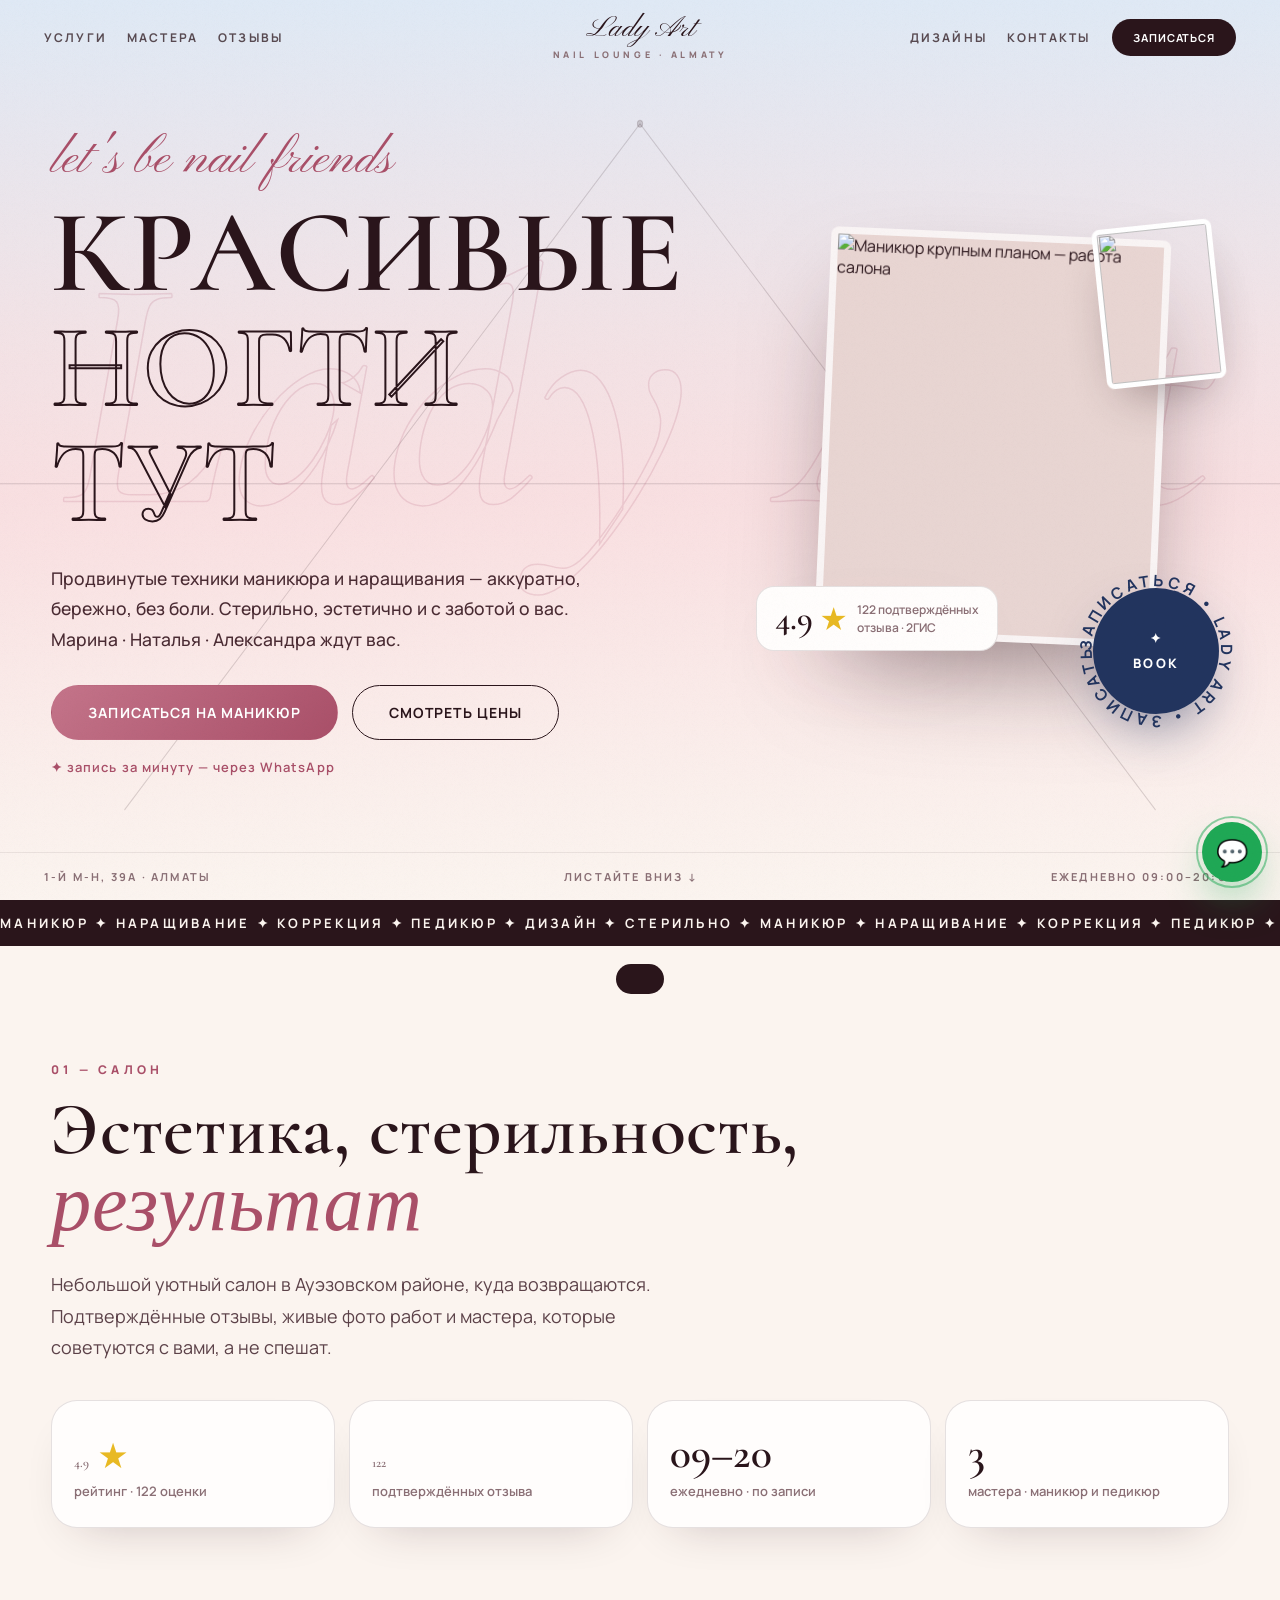
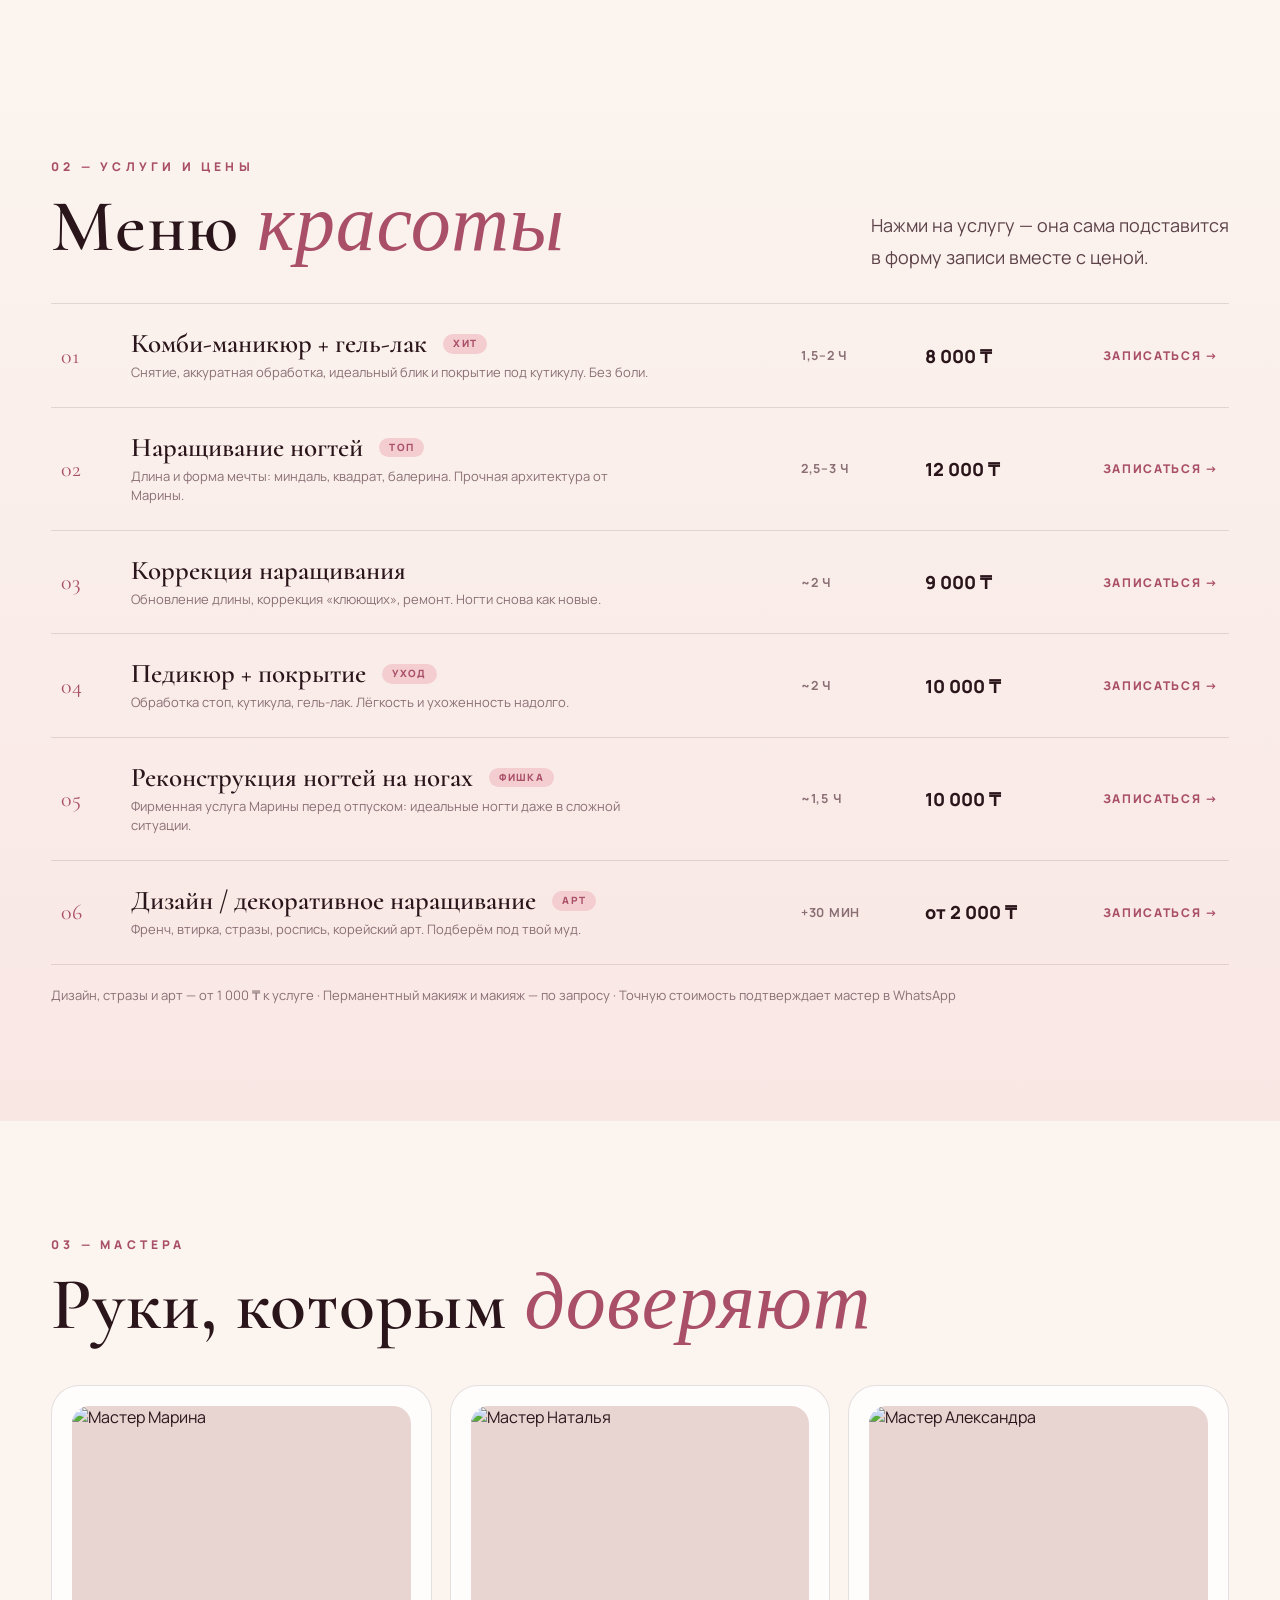
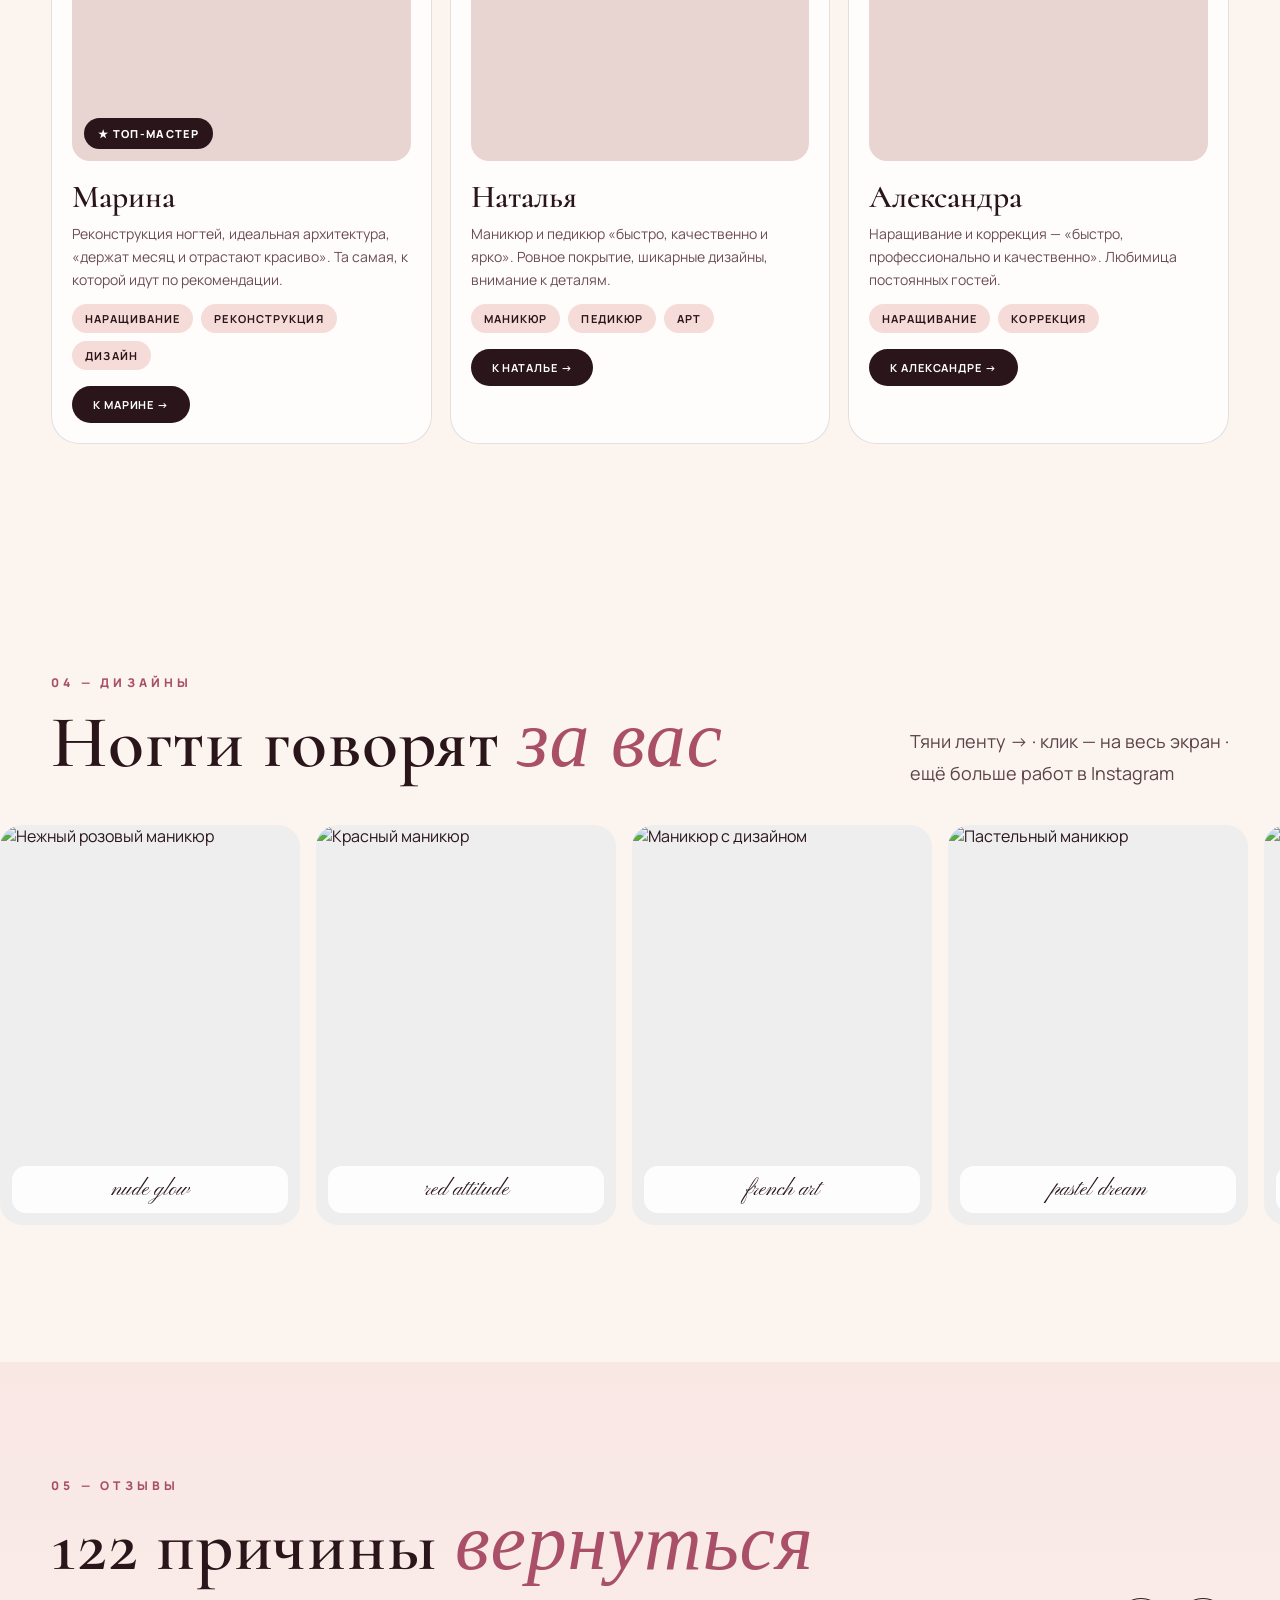
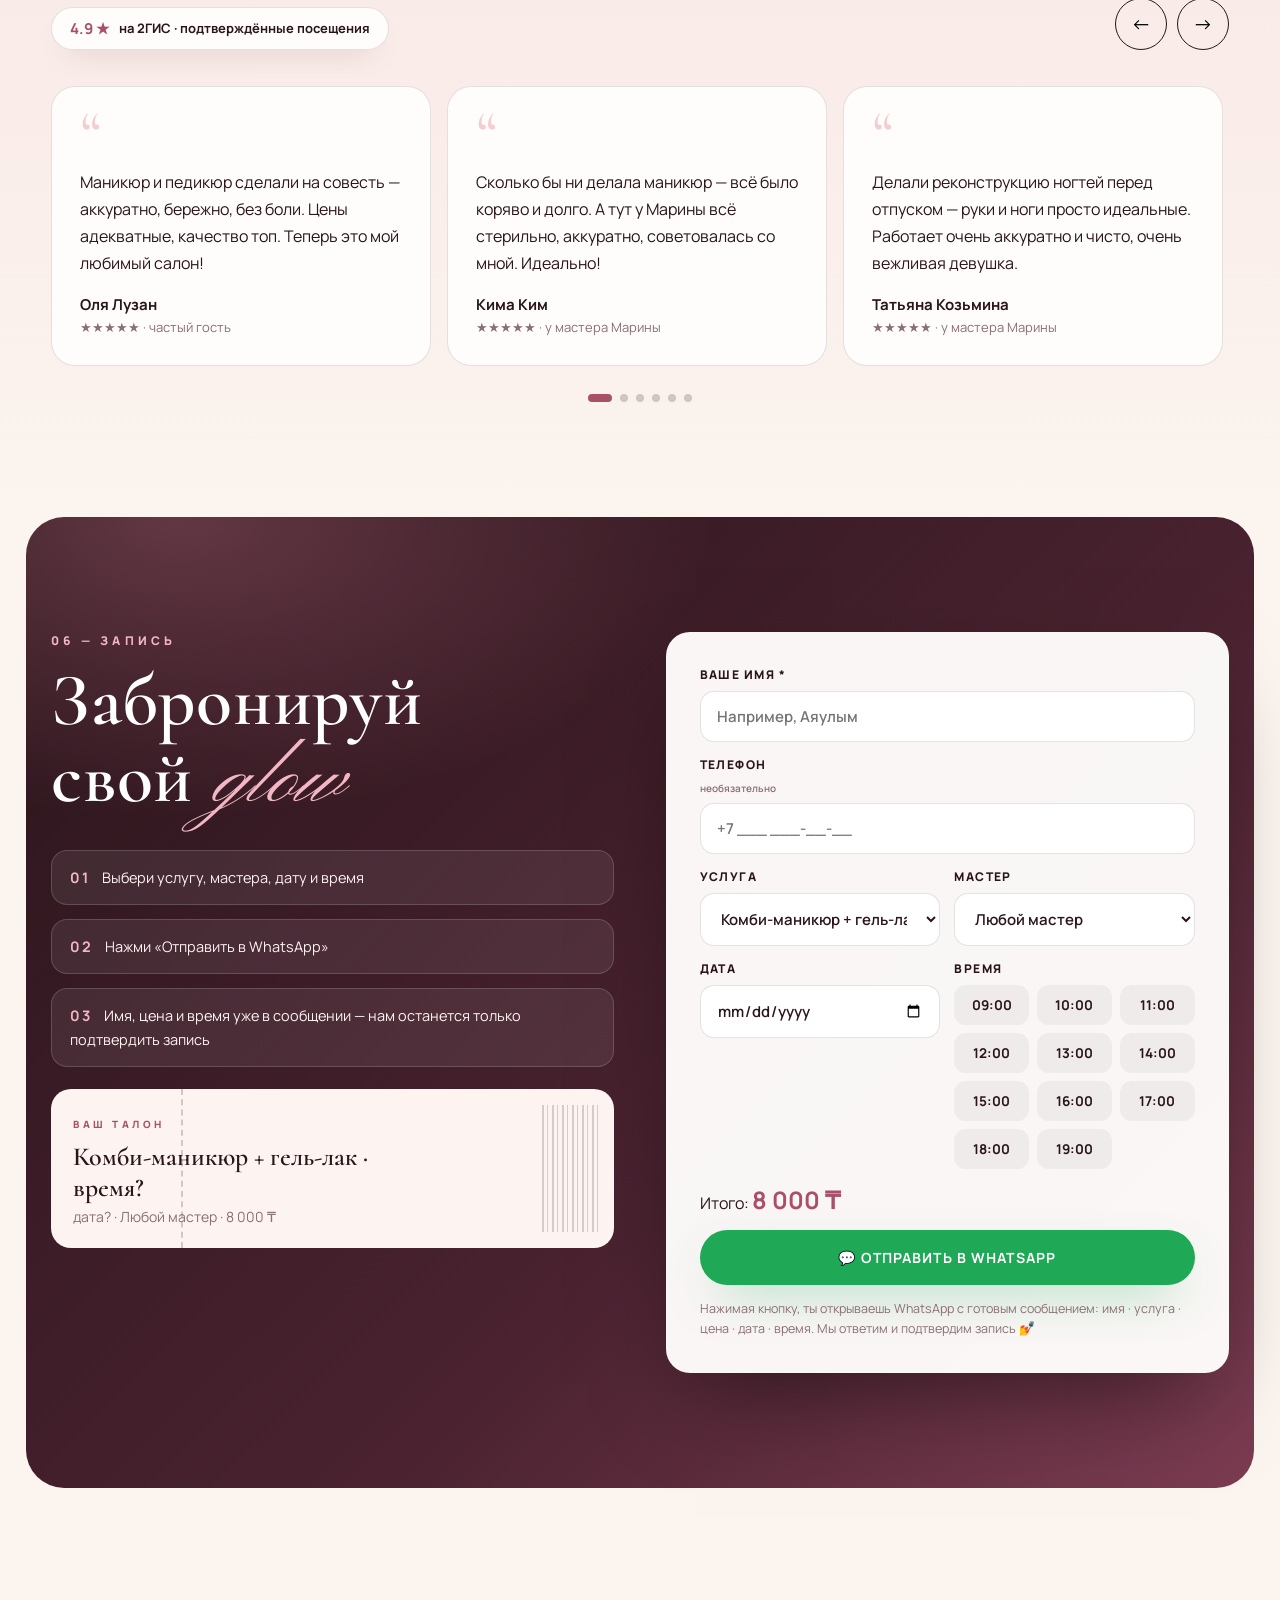
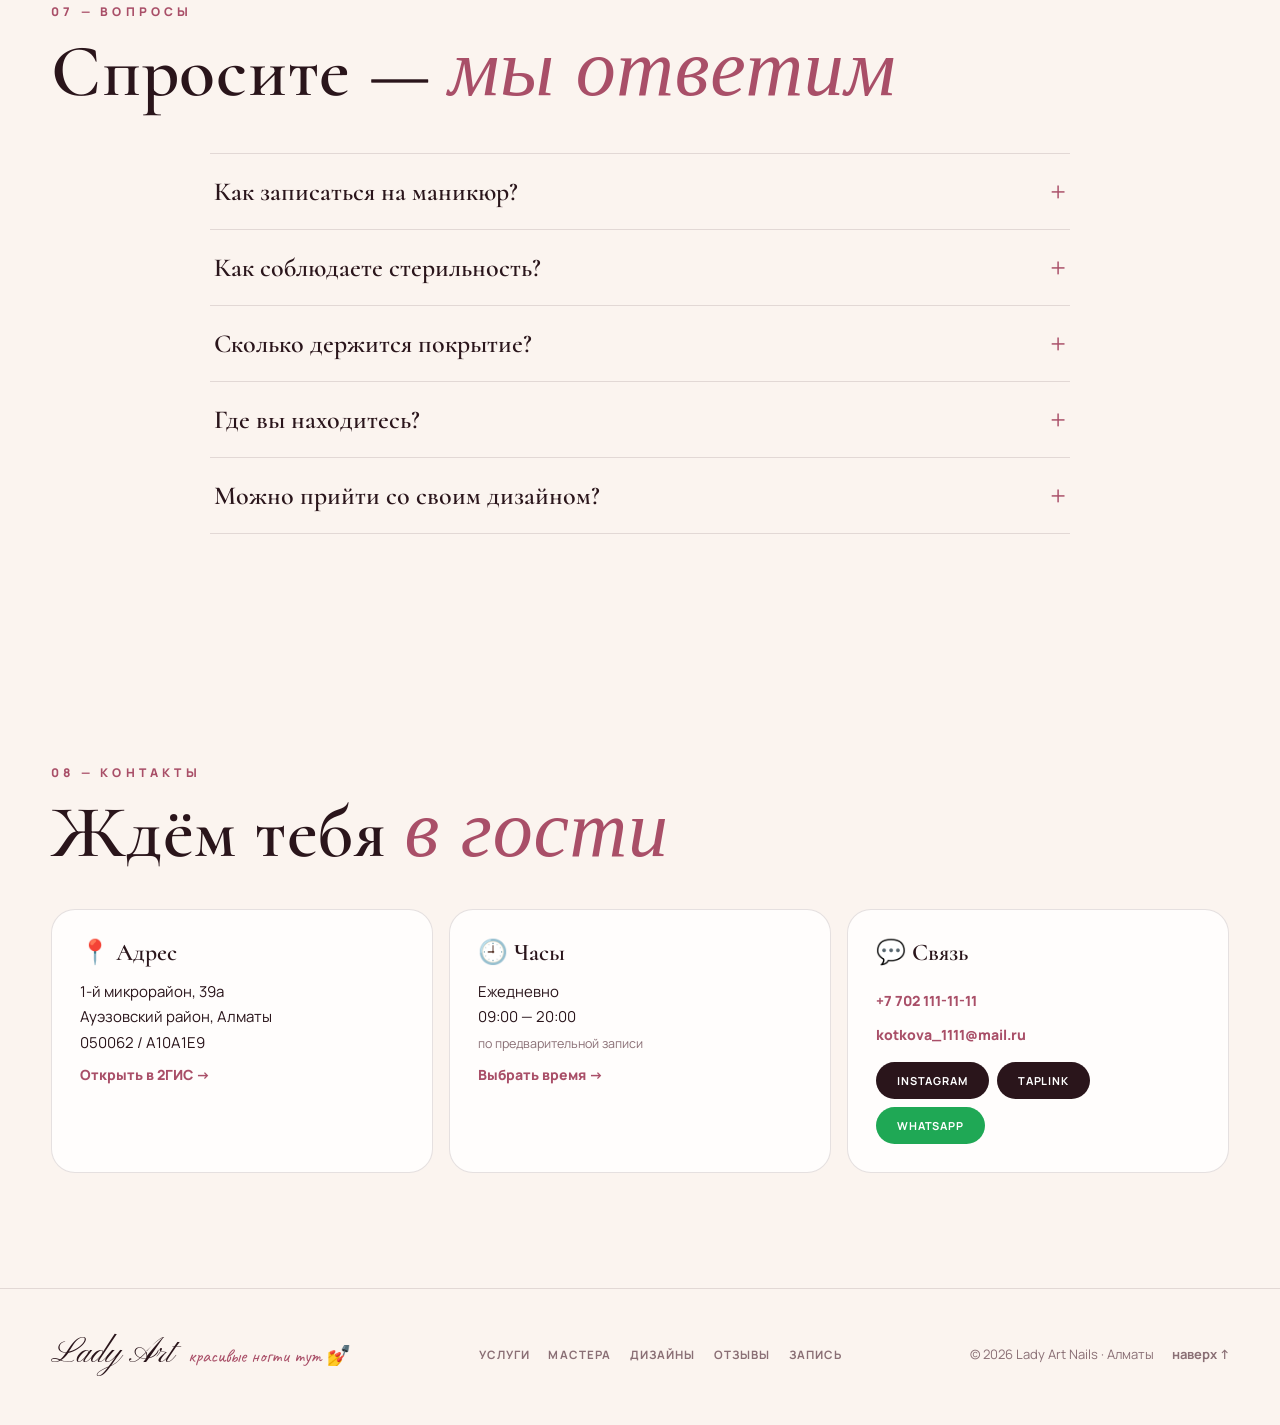
==== index.html @ 52ca81a1 "\Initial commit: nails websites (root + cozy-lab + liliya-lash-studio)"" ====
<!DOCTYPE html>
<html lang="ru">
<head>
<meta charset="UTF-8">
<meta name="viewport" content="width=device-width, initial-scale=1.0">
<title>Lady Art Nails — красивые ногти тут · салон маникюра, Алматы</title>
<meta name="description" content="Lady Art Nails — салон красоты в Алматы (Ауэзовский район, 1-й микрорайон, 39а). Маникюр, наращивание, коррекция, педикюр, дизайн. 4.9★ · 122 подтверждённых отзыва. Ежедневно 09:00–20:00, запись через WhatsApp.">
<meta property="og:title" content="Lady Art Nails — красивые ногти тут">
<meta property="og:description" content="Маникюр, наращивание и педикюр в Алматы. 4.9★ на 2ГИС · 122 отзыва. Запись через WhatsApp за минуту.">
<meta property="og:type" content="website">
<meta property="og:image" content="https://images.unsplash.com/photo-1604654894610-df63bc536371?q=80&w=1200&auto=format&fit=crop">
<meta name="theme-color" content="#fbf4ef">
<link rel="preconnect" href="https://fonts.googleapis.com">
<link rel="preconnect" href="https://fonts.gstatic.com" crossorigin>
<link href="https://fonts.googleapis.com/css2?family=Cormorant:ital,wght@0,400;0,500;0,600;0,700;1,400;1,600&family=Manrope:wght@300;400;500;600;700;800&family=Pinyon+Script&family=Caveat:wght@500;600&display=swap" rel="stylesheet">
<link rel="stylesheet" href="styles.css">
<link rel="icon" href="data:image/svg+xml,<svg xmlns='http://www.w3.org/2000/svg' viewBox='0 0 100 100'><text y='.9em' font-size='90'>💅</text></svg>">
<script>
document.documentElement.classList.add('js');
addEventListener('DOMContentLoaded',function(){
  setTimeout(function(){
    var p=document.getElementById('preloader');
    if(p&&!p.classList.contains('done')){p.classList.add('done');document.body.classList.add('ready');}
    else{document.body.classList.add('ready');}
  },3500);
});
</script>
<script type="application/ld+json">
{
  "@context": "https://schema.org",
  "@type": "BeautySalon",
  "name": "Lady Art Nails",
  "slogan": "Красивые ногти тут",
  "description": "Салон красоты в Алматы: маникюр, наращивание, коррекция, педикюр, дизайн. 4.9★ · 122 подтверждённых отзыва.",
  "image": "https://images.unsplash.com/photo-1604654894610-df63bc536371?q=80&w=1200&auto=format&fit=crop",
  "telephone": "+7 702 111-11-11",
  "email": "kotkova_1111@mail.ru",
  "priceRange": "₸₸",
  "address": { "@type": "PostalAddress", "streetAddress": "1-й микрорайон, 39а", "addressLocality": "Алматы", "addressRegion": "Ауэзовский район", "postalCode": "050062", "addressCountry": "KZ" },
  "openingHours": "Mo-Su 09:00-20:00",
  "sameAs": ["https://www.instagram.com/lady_art_nails_", "https://taplink.cc/lady_art_nails_"],
  "aggregateRating": { "@type": "AggregateRating", "ratingValue": "4.9", "reviewCount": "122" }
}
</script>
</head>
<body>

<noscript><style>.preloader{display:none}</style></noscript>

<div class="progress" aria-hidden="true"><span id="progressBar"></span></div>

<div class="preloader" id="preloader" aria-hidden="true">
  <div class="preloader__inner">
    <div class="preloader__script">Lady Art</div>
    <div class="preloader__count"><span id="loadCount">00</span><i>%</i></div>
    <div class="preloader__bar"><span id="loadBar"></span></div>
    <div class="preloader__sub">красивые ногти тут · алматы</div>
  </div>
</div>

<div class="grain" aria-hidden="true"></div>
<div class="cursor-dot" id="cursorDot" aria-hidden="true"></div>
<div class="cursor-ring" id="cursorRing" aria-hidden="true"><span></span></div>

<header class="nav" id="nav">
  <div class="nav__side">
    <button class="nav__burger" id="burger" aria-label="Меню" aria-expanded="false"><span></span><span></span></button>
    <nav class="nav__links">
      <a href="#services" class="nav__link">Услуги</a>
      <a href="#masters" class="nav__link">Мастера</a>
      <a href="#reviews" class="nav__link">Отзывы</a>
    </nav>
  </div>
  <a href="#top" class="nav__logo" aria-label="Lady Art Nails — наверх">
    <span class="nav__script">Lady Art</span>
    <span class="nav__sub">nail lounge · almaty</span>
  </a>
  <div class="nav__side nav__side--r">
    <nav class="nav__links">
      <a href="#gallery" class="nav__link">Дизайны</a>
      <a href="#contacts" class="nav__link">Контакты</a>
    </nav>
    <button class="btn btn--dark btn--sm magnetic" data-book>Записаться</button>
  </div>
</header>

<div class="mmenu" id="mmenu">
  <a href="#services">Услуги и цены</a>
  <a href="#masters">Мастера</a>
  <a href="#gallery">Дизайны</a>
  <a href="#reviews">Отзывы</a>
  <a href="#faq">Вопросы</a>
  <a href="#contacts">Контакты</a>
  <button class="btn btn--rose btn--lg" data-book>Записаться в WhatsApp</button>
  <p class="mmenu__meta">ежедневно 09:00–20:00 · 1-й м-н, 39а</p>
</div>

<main>
<!-- ══════════ HERO ══════════ -->
<section class="hero" id="top">
  <div class="hero__bg" aria-hidden="true">
    <img src="https://images.unsplash.com/photo-1604654894610-df63bc536371?q=80&w=1800&auto=format&fit=crop" alt="" fetchpriority="high">
    <div class="hero__wash"></div>
  </div>
  <div class="hero__ghost" aria-hidden="true">Lady&nbsp;Art</div>
  <svg class="hero__lines" viewBox="0 0 1440 800" preserveAspectRatio="none" aria-hidden="true">
    <line x1="0" y1="430" x2="1440" y2="430"/>
    <line x1="720" y1="110" x2="140" y2="720"/>
    <line x1="720" y1="110" x2="1300" y2="720"/>
    <circle cx="720" cy="110" r="3"/>
  </svg>

  <div class="hero__stage">
    <div class="hero__copy">
      <p class="hero__script h-fade" style="--hd:.15s">let's be nail friends</p>
      <h1 class="hero__title">
        <span class="hero__line"><span class="hero__line-in" style="--i:0">Красивые</span></span>
        <span class="hero__line"><span class="hero__line-in hero__line-in--outline" style="--i:1">ногти тут</span></span>
      </h1>
      <p class="hero__lede h-fade" style="--hd:.55s">Продвинутые техники маникюра и наращивания — аккуратно, бережно, без боли. Стерильно, эстетично и с заботой о вас. Марина · Наталья · Александра ждут вас.</p>
      <div class="hero__cta h-fade" style="--hd:.7s">
        <button class="btn btn--rose btn--lg magnetic" data-book>Записаться на маникюр</button>
        <a class="btn btn--ghost btn--lg" href="#services">Смотреть цены</a>
      </div>
      <p class="hero__hint h-fade" style="--hd:.85s">✦ запись за минуту — через WhatsApp</p>
    </div>

    <div class="hero__side h-fade" style="--hd:.4s">
      <div class="hero__inset tilt" data-parallax="-0.05" style="--rot:2.5deg">
        <img src="https://images.unsplash.com/photo-1610992015732-2449b76344bc?q=80&w=900&auto=format&fit=crop" alt="Маникюр крупным планом — работа салона">
        <span class="hero__inset-tag">nails · 2026</span>
      </div>
      <div class="hero__mini" aria-hidden="true"><img src="https://images.unsplash.com/photo-1632345031435-8727f6897d53?q=80&w=600&auto=format&fit=crop" alt=""></div>
      <div class="hero__rating"><b>4.9 <i>★</i></b><span>122 подтверждённых<br>отзыва · 2ГИС</span></div>
      <button class="hero__discover magnetic" data-book aria-label="Записаться">
        <svg viewBox="0 0 100 100" class="hero__discover-ring" aria-hidden="true">
          <defs><path id="circ" d="M50,50 m-38,0 a38,38 0 1,1 76,0 a38,38 0 1,1 -76,0"/></defs>
          <text><textPath href="#circ">записаться • lady art • записаться • lady art •</textPath></text>
        </svg>
        <span class="hero__discover-core">✦<br>BOOK</span>
      </button>
    </div>
  </div>

  <div class="hero__meta h-fade" style="--hd:.9s">
    <span>1-й м-н, 39а · Алматы</span>
    <span class="hero__scroll">листайте вниз ↓</span>
    <span>ежедневно 09:00–20:00</span>
  </div>
</section>
<!-- ══════════ MARQUEE ══════════ -->
<div class="marquee" aria-hidden="true">
  <div class="marquee__track">
    <span>маникюр ✦ наращивание ✦ коррекция ✦ педикюр ✦ дизайн ✦ стерильно ✦&nbsp;</span>
    <span>маникюр ✦ наращивание ✦ коррекция ✦ педикюр ✦ дизайн ✦ стерильно ✦&nbsp;</span>
  </div>
</div>

<!-- ══════════ ETHOS / STATS ══════════ -->
<section class="section ethos">
  <div class="wrap">
    <p class="kicker reveal">01 — салон</p>
    <h2 class="h2 reveal">Эстетика, стерильность,<br><em>результат</em></h2>
    <p class="lede reveal" style="--d:.08s">Небольшой уютный салон в Ауэзовском районе, куда возвращаются. Подтверждённые отзывы, живые фото работ и мастера, которые советуются с вами, а не спешат.</p>
    <div class="stats">
      <div class="stat reveal"><b><span class="count" data-count="4.9" data-dec="1">0</span> <i>★</i></b><span>рейтинг · 122 оценки</span></div>
      <div class="stat reveal" style="--d:.06s"><b><span class="count" data-count="122">0</span></b><span>подтверждённых отзыва</span></div>
      <div class="stat reveal" style="--d:.12s"><b>09–20</b><span>ежедневно · по записи</span></div>
      <div class="stat reveal" style="--d:.18s"><b>3</b><span>мастера · маникюр и педикюр</span></div>
    </div>
  </div>
</section>

<!-- ══════════ SERVICES ══════════ -->
<section class="section services" id="services">
  <div class="wrap">
    <p class="kicker reveal">02 — услуги и цены</p>
    <div class="sec-head">
      <h2 class="h2 reveal">Меню <em>красоты</em></h2>
      <p class="lede reveal" style="--d:.08s">Нажми на услугу — она сама подставится<br>в форму записи вместе с ценой.</p>
    </div>
    <div class="plist" id="plist"></div>
    <p class="fine reveal">Дизайн, стразы и арт — от 1 000 ₸ к услуге · Перманентный макияж и макияж — по запросу · Точную стоимость подтверждает мастер в WhatsApp</p>
  </div>
  <div class="plist-img" id="plistImg" aria-hidden="true"><img src="" alt=""></div>
</section>
<!-- ══════════ MASTERS ══════════ -->
<section class="section masters" id="masters">
  <div class="wrap">
    <p class="kicker reveal">03 — мастера</p>
    <h2 class="h2 reveal">Руки, которым <em>доверяют</em></h2>
    <div class="masters__grid">
      <article class="master reveal">
        <div class="master__photo"><img src="https://images.unsplash.com/photo-1580489944761-15a19d654956?q=80&w=700&auto=format&fit=crop" alt="Мастер Марина" loading="lazy"><span class="master__badge">★ топ-мастер</span></div>
        <h3>Марина</h3>
        <p>Реконструкция ногтей, идеальная архитектура, «держат месяц и отрастают красиво». Та самая, к которой идут по рекомендации.</p>
        <div class="master__tags"><span>наращивание</span><span>реконструкция</span><span>дизайн</span></div>
        <button class="btn btn--dark btn--sm" data-book data-master="Марина">К Марине →</button>
      </article>
      <article class="master reveal" style="--d:.08s">
        <div class="master__photo"><img src="https://images.unsplash.com/photo-1594744803329-e58b31de8bf5?q=80&w=700&auto=format&fit=crop" alt="Мастер Наталья" loading="lazy"></div>
        <h3>Наталья</h3>
        <p>Маникюр и педикюр «быстро, качественно и ярко». Ровное покрытие, шикарные дизайны, внимание к деталям.</p>
        <div class="master__tags"><span>маникюр</span><span>педикюр</span><span>арт</span></div>
        <button class="btn btn--dark btn--sm" data-book data-master="Наталья">К Наталье →</button>
      </article>
      <article class="master reveal" style="--d:.16s">
        <div class="master__photo"><img src="https://images.unsplash.com/photo-1531746020798-e6953c6e8e04?q=80&w=700&auto=format&fit=crop" alt="Мастер Александра" loading="lazy"></div>
        <h3>Александра</h3>
        <p>Наращивание и коррекция — «быстро, профессионально и качественно». Любимица постоянных гостей.</p>
        <div class="master__tags"><span>наращивание</span><span>коррекция</span></div>
        <button class="btn btn--dark btn--sm" data-book data-master="Александра">К Александре →</button>
      </article>
    </div>
  </div>
</section>

<!-- ══════════ GALLERY ══════════ -->
<section class="section gallery" id="gallery">
  <div class="wrap">
    <p class="kicker reveal">04 — дизайны</p>
    <div class="sec-head">
      <h2 class="h2 reveal">Ногти говорят <em>за вас</em></h2>
      <p class="lede reveal" style="--d:.08s">Тяни ленту → · клик — на весь экран ·<br>ещё больше работ в Instagram</p>
    </div>
  </div>
  <div class="strip" id="strip">
    <figure class="shot"><img src="https://images.unsplash.com/photo-1604654894610-df63bc536371?q=80&w=700&auto=format&fit=crop" alt="Нежный розовый маникюр" loading="lazy"><figcaption>nude glow</figcaption></figure>
    <figure class="shot"><img src="https://images.unsplash.com/photo-1632345031435-8727f6897d53?q=80&w=700&auto=format&fit=crop" alt="Красный маникюр" loading="lazy"><figcaption>red attitude</figcaption></figure>
    <figure class="shot"><img src="https://images.unsplash.com/photo-1610992015732-2449b76344bc?q=80&w=700&auto=format&fit=crop" alt="Маникюр с дизайном" loading="lazy"><figcaption>french art</figcaption></figure>
    <figure class="shot"><img src="https://images.unsplash.com/photo-1519019121902-f27deb4146ae?q=80&w=700&auto=format&fit=crop" alt="Пастельный маникюр" loading="lazy"><figcaption>pastel dream</figcaption></figure>
    <figure class="shot"><img src="https://images.unsplash.com/photo-1607779097040-26e80aa78e66?q=80&w=700&auto=format&fit=crop" alt="Процесс маникюра" loading="lazy"><figcaption>in process</figcaption></figure>
    <figure class="shot"><img src="https://images.unsplash.com/photo-1522337660859-02fbefca4702?q=80&w=700&auto=format&fit=crop" alt="Салон красоты" loading="lazy"><figcaption>salon mood</figcaption></figure>
  </div>
</section>
<!-- ══════════ REVIEWS ══════════ -->
<section class="section reviews" id="reviews">
  <div class="wrap">
    <p class="kicker reveal">05 — отзывы</p>
    <div class="sec-head">
      <div>
        <h2 class="h2 reveal">122 причины <em>вернуться</em></h2>
        <p class="rev-badge reveal" style="--d:.06s"><b>4.9 ★</b> на 2ГИС · подтверждённые посещения</p>
      </div>
      <div class="rev-nav">
        <button id="revPrev" aria-label="Назад">←</button>
        <button id="revNext" aria-label="Вперёд">→</button>
      </div>
    </div>
    <div class="rev-track" id="revTrack">
      <blockquote class="rev"><p>Маникюр и педикюр сделали на совесть — аккуратно, бережно, без боли. Цены адекватные, качество топ. Теперь это мой любимый салон!</p><footer><b>Оля Лузан</b><span>★★★★★ · частый гость</span></footer></blockquote>
      <blockquote class="rev"><p>Сколько бы ни делала маникюр — всё было коряво и долго. А тут у Марины всё стерильно, аккуратно, советовалась со мной. Идеально!</p><footer><b>Кима Ким</b><span>★★★★★ · у мастера Марины</span></footer></blockquote>
      <blockquote class="rev"><p>Делали реконструкцию ногтей перед отпуском — руки и ноги просто идеальные. Работает очень аккуратно и чисто, очень вежливая девушка.</p><footer><b>Татьяна Козьмина</b><span>★★★★★ · у мастера Марины</span></footer></blockquote>
      <blockquote class="rev"><p>Делала маникюр у Натальи — я в полном восторге! Цвета яркие, покрытие ровное, форма идеальная. Настоящий профессионал.</p><footer><b>Luvv 🤍</b><span>★★★★★ · у мастера Натальи</span></footer></blockquote>
      <blockquote class="rev"><p>Посещаю постоянно — наращивание и коррекция. Быстро, профессионально и качественно. Спасибо мастеру Александре!</p><footer><b>Sveta</b><span>★★★★★ · у мастера Александры</span></footer></blockquote>
      <blockquote class="rev"><p>Пишу спустя месяц — ногти держатся отлично и отрастают даже красиво. Ровненько, я довольна!</p><footer><b>Мария</b><span>★★★★★ · у мастера Марины</span></footer></blockquote>
    </div>
    <div class="rev-dots" id="revDots" aria-hidden="true"></div>
  </div>
</section>

<!-- ══════════ BOOKING ══════════ -->
<section class="section booking" id="booking">
  <div class="wrap booking__grid">
    <div>
      <p class="kicker reveal">06 — запись</p>
      <h2 class="h2 reveal">Забронируй<br>свой <em>glow</em></h2>
      <ol class="steps">
        <li class="reveal"><b>01</b> Выбери услугу, мастера, дату и время</li>
        <li class="reveal" style="--d:.07s"><b>02</b> Нажми «Отправить в WhatsApp»</li>
        <li class="reveal" style="--d:.14s"><b>03</b> Имя, цена и время уже в сообщении — нам останется только подтвердить запись</li>
      </ol>
      <div class="ticket reveal" id="ticket" style="--d:.2s">
        <span class="ticket__label">ваш талон</span>
        <p class="ticket__main" id="ticketMain">Выбери услугу ↓</p>
        <p class="ticket__sub" id="ticketSub">цена появится автоматически</p>
      </div>
    </div>
    <form class="form reveal" id="bookForm" novalidate>
      <label>Ваше имя *
        <input type="text" id="fName" placeholder="Например, Аяулым" autocomplete="name" required>
      </label>
      <label>Телефон <small>необязательно</small>
        <input type="tel" id="fPhone" placeholder="+7 ___ ___-__-__" autocomplete="tel">
      </label>
      <div class="form__row">
        <label>Услуга
          <select id="fService" required></select>
        </label>
        <label>Мастер
          <select id="fMaster"></select>
        </label>
      </div>
      <div class="form__row">
        <label>Дата
          <input type="date" id="fDate" required>
        </label>
        <div class="form__label">Время
          <div class="slots" id="slots"></div>
        </div>
      </div>
      <p class="form__price">Итого: <b id="priceOut">—</b></p>
      <button type="submit" class="btn btn--wa btn--lg" id="waBtn">💬 Отправить в WhatsApp</button>
      <p class="form__hint">Нажимая кнопку, ты открываешь WhatsApp с готовым сообщением: имя · услуга · цена · дата · время. Мы ответим и подтвердим запись 💅</p>
    </form>
  </div>
</section>
<!-- ══════════ FAQ ══════════ -->
<section class="section faq" id="faq">
  <div class="wrap">
    <p class="kicker reveal">07 — вопросы</p>
    <h2 class="h2 reveal">Спросите — <em>мы ответим</em></h2>
    <div class="faq__list">
      <details class="qa reveal">
        <summary>Как записаться на маникюр?<i>+</i></summary>
        <div class="qa__a"><p>Выбери услугу и время в форме выше — откроется WhatsApp с готовым сообщением. Или просто позвоните: подтвердим время и подберём мастера.</p></div>
      </details>
      <details class="qa reveal" style="--d:.05s">
        <summary>Как соблюдаете стерильность?<i>+</i></summary>
        <div class="qa__a"><p>Инструменты проходят полный цикл стерилизации и вскрываются из крафт-пакета прямо при тебе. Пилочки и полировщики — индивидуальные.</p></div>
      </details>
      <details class="qa reveal" style="--d:.1s">
        <summary>Сколько держится покрытие?<i>+</i></summary>
        <div class="qa__a"><p>Гель-лак носится 3–4 недели, наращивание — до полного отрастания с коррекцией. Наши гостьи пишут спустя месяц: «держатся отлично и отрастают красиво».</p></div>
      </details>
      <details class="qa reveal" style="--d:.15s">
        <summary>Где вы находитесь?<i>+</i></summary>
        <div class="qa__a"><p>Алматы, Ауэзовский район, 1-й микрорайон, 39а. Ежедневно с 09:00 до 20:00, по предварительной записи.</p></div>
      </details>
      <details class="qa reveal" style="--d:.2s">
        <summary>Можно прийти со своим дизайном?<i>+</i></summary>
        <div class="qa__a"><p>Конечно! Покажи референс в WhatsApp или принеси фото — подберём цвета и декор, посчитаем стоимость заранее.</p></div>
      </details>
    </div>
  </div>
</section>

<!-- ══════════ CONTACTS ══════════ -->
<section class="section contacts" id="contacts">
  <div class="wrap">
    <p class="kicker reveal">08 — контакты</p>
    <h2 class="h2 reveal">Ждём тебя <em>в гости</em></h2>
    <div class="contacts__grid">
      <div class="c-card reveal">
        <h3>📍 Адрес</h3>
        <p>1-й микрорайон, 39а<br>Ауэзовский район, Алматы<br>050062 / A10A1E9</p>
        <a class="link" href="https://2gis.kz/almaty/geo/943603208703008" target="_blank" rel="noopener">Открыть в 2ГИС →</a>
      </div>
      <div class="c-card reveal" style="--d:.08s">
        <h3>🕘 Часы</h3>
        <p>Ежедневно<br>09:00 — 20:00<br><small>по предварительной записи</small></p>
        <button class="link" data-book>Выбрать время →</button>
      </div>
      <div class="c-card reveal" style="--d:.16s">
        <h3>💬 Связь</h3>
        <!-- ⚠️ ЗАМЕНИТЕ на реальный номер салона -->
        <p><a class="link" href="tel:+77021111111">+7 702 111-11-11</a><br><a class="link" href="mailto:kotkova_1111@mail.ru">kotkova_1111@mail.ru</a></p>
        <div class="socials">
          <a class="btn btn--dark btn--sm" href="https://www.instagram.com/lady_art_nails_" target="_blank" rel="noopener">Instagram</a>
          <a class="btn btn--dark btn--sm" href="https://taplink.cc/lady_art_nails_" target="_blank" rel="noopener">Taplink</a>
          <button class="btn btn--wa btn--sm" data-book>WhatsApp</button>
        </div>
      </div>
    </div>
  </div>
</section>

</main>

<footer class="footer">
  <div class="wrap footer__in">
    <div class="footer__brand">
      <span class="nav__script">Lady Art</span>
      <span class="footer__tag">красивые ногти тут 💅</span>
    </div>
    <nav class="footer__nav">
      <a href="#services">Услуги</a>
      <a href="#masters">Мастера</a>
      <a href="#gallery">Дизайны</a>
      <a href="#reviews">Отзывы</a>
      <a href="#booking">Запись</a>
    </nav>
    <div class="footer__meta">
      <span>© 2026 Lady Art Nails · Алматы</span>
      <a href="#top">наверх ↑</a>
    </div>
  </div>
</footer>

<button class="wa-float magnetic" data-book aria-label="Записаться в WhatsApp">💬</button>
<div class="toast" id="toast" role="status" aria-live="polite"></div>

<div class="lightbox" id="lightbox" aria-hidden="true" role="dialog" aria-label="Просмотр фото">
  <button class="lb__close" id="lbClose" aria-label="Закрыть">×</button>
  <button class="lb__nav lb__prev" id="lbPrev" aria-label="Предыдущее фото">←</button>
  <figure><img id="lbImg" src="" alt=""><figcaption id="lbCap"></figcaption></figure>
  <button class="lb__nav lb__next" id="lbNext" aria-label="Следующее фото">→</button>
</div>

<script src="app.js"></script>
</body>
</html>
---- styles.css ----
/* ══════════════════════════════════════════════════════════
   LADY ART NAILS · award edition — paper · blush · rose · ink
   ══════════════════════════════════════════════════════════ */
:root{
  --paper:#fbf4ef;
  --paper-2:#f7e9e6;
  --blush:#f6dcd8;
  --blush-2:#f3cdd0;
  --card:#fffdfc;
  --ink:#2a151b;
  --ink-2:#4a2b33;
  --muted:#8a6f75;
  --rose:#c4748a;
  --rose-deep:#a94f68;
  --navy:#22345e;
  --wa:#1fa855;
  --line:rgba(42,21,27,.12);
  --shadow:0 30px 80px -30px rgba(169,79,104,.45);
  --r:26px;
  --ease:cubic-bezier(.22,1,.36,1);
  --ease-io:cubic-bezier(.76,0,.24,1);
  --fd:'Cormorant',serif;
  --fb:'Manrope',sans-serif;
  --fs:'Pinyon Script',cursive;
  --fh:'Caveat',cursive;
}
*{margin:0;padding:0;box-sizing:border-box}
html{scroll-behavior:smooth;scroll-padding-top:92px}
body{font-family:var(--fb);background:var(--paper);color:var(--ink);overflow-x:hidden;-webkit-font-smoothing:antialiased}
img{display:block;max-width:100%}
a{color:inherit}
button{font-family:inherit}
::selection{background:var(--rose-deep);color:#fff}
:focus-visible{outline:2px solid var(--rose-deep);outline-offset:3px;border-radius:4px}

.wrap{width:min(1200px,92vw);margin:0 auto}
.section{padding:clamp(70px,9vw,130px) 0;position:relative}

.kicker{font-size:12px;font-weight:800;letter-spacing:.35em;text-transform:uppercase;color:var(--rose-deep);margin-bottom:14px}
.h2{font-family:var(--fd);font-weight:600;font-size:clamp(38px,6vw,74px);line-height:1.04;letter-spacing:.01em}
.h2 em{font-family:var(--fs);font-weight:400;font-size:1.08em;color:var(--rose-deep)}
.lede{margin-top:16px;color:#5c4249;line-height:1.75;font-size:clamp(15px,1.7vw,18px);max-width:640px}
.fine{margin-top:20px;color:var(--muted);font-size:13px;line-height:1.6}
.sec-head{display:flex;align-items:flex-end;justify-content:space-between;gap:20px;flex-wrap:wrap;margin-bottom:30px}

.link{background:none;border:0;color:var(--rose-deep);font-weight:800;font-size:14px;cursor:pointer;text-decoration:none;padding:0;margin-top:10px;display:inline-block}
.link:hover{text-decoration:underline}

.btn{font-family:var(--fb);font-weight:700;letter-spacing:.08em;border-radius:999px;cursor:pointer;border:1.5px solid transparent;padding:12px 26px;font-size:13px;text-transform:uppercase;transition:transform .2s,box-shadow .25s,background .25s,color .25s,border-color .25s;text-decoration:none;display:inline-block}
.btn--dark{background:var(--ink);color:#fff}
.btn--dark:hover{background:#000;box-shadow:var(--shadow)}
.btn--rose{background:linear-gradient(135deg,var(--rose),var(--rose-deep));color:#fff;box-shadow:var(--shadow)}
.btn--rose:hover{filter:brightness(1.07)}
.btn--ghost{background:transparent;border-color:var(--ink);color:var(--ink)}
.btn--ghost:hover{background:var(--ink);color:#fff}
.btn--wa{background:var(--wa);color:#fff;box-shadow:0 20px 50px -20px rgba(31,168,85,.7)}
.btn--wa:hover{filter:brightness(1.06)}
.btn--sm{padding:10px 20px;font-size:11px}
.btn--lg{padding:17px 36px;font-size:14px}

.grain{position:fixed;inset:0;z-index:2000;pointer-events:none;opacity:.05;mix-blend-mode:multiply;background-image:url("data:image/svg+xml,%3Csvg xmlns='http://www.w3.org/2000/svg' width='140' height='140'%3E%3Cfilter id='n'%3E%3CfeTurbulence baseFrequency='.9'/%3E%3C/filter%3E%3Crect width='140' height='140' filter='url(%23n)' opacity='.6'/%3E%3C/svg%3E")}

.progress{position:fixed;top:0;left:0;right:0;height:3px;z-index:1500;pointer-events:none}
.progress span{display:block;height:100%;width:0;background:linear-gradient(90deg,var(--rose),var(--rose-deep),var(--navy))}

.cursor-dot,.cursor-ring{position:fixed;top:0;left:0;pointer-events:none;z-index:3000;border-radius:50%}
.cursor-dot{width:8px;height:8px;background:var(--rose-deep)}
.cursor-ring{width:38px;height:38px;border:1.5px solid rgba(169,79,104,.6);display:flex;align-items:center;justify-content:center;transition:width .25s,height .25s,background .25s,border-color .25s}
.cursor-ring span{font-size:9px;font-weight:800;letter-spacing:.2em;text-transform:uppercase;color:#fff;opacity:0;transition:opacity .2s}
.cursor-ring.on{width:56px;height:56px;background:rgba(169,79,104,.14)}
.cursor-ring.label{width:78px;height:78px;background:var(--ink);border-color:transparent}
.cursor-ring.label span{opacity:1}
@media (hover:none){.cursor-dot,.cursor-ring{display:none}}
/* preloader */
.preloader{position:fixed;inset:0;z-index:5000;background:linear-gradient(135deg,#f9e3e1,#f6d0d8 60%,#efc3ce);display:flex;align-items:center;justify-content:center;transition:transform .9s var(--ease-io)}
.preloader.done{transform:translateY(-101%)}
.preloader__inner{text-align:center}
.preloader__script{font-family:var(--fs);font-size:clamp(48px,8vw,96px);line-height:1;color:var(--ink)}
.preloader__count{font-family:var(--fd);font-size:clamp(40px,6vw,72px);margin-top:6px}
.preloader__count i{font-style:normal;font-size:.5em;color:var(--rose-deep)}
.preloader__bar{width:min(320px,60vw);height:2px;background:rgba(42,21,27,.15);margin:18px auto 10px;border-radius:2px;overflow:hidden}
.preloader__bar span{display:block;height:100%;width:0;background:var(--ink)}
.preloader__sub{letter-spacing:.35em;text-transform:uppercase;font-size:11px;color:var(--ink-2);font-weight:600}

/* nav */
.nav{position:fixed;top:0;left:0;right:0;z-index:900;display:flex;align-items:center;justify-content:space-between;gap:16px;padding:14px clamp(16px,4vw,44px);transition:background .35s,box-shadow .35s,transform .45s var(--ease),opacity .6s}
.nav.scrolled{background:rgba(251,244,239,.85);backdrop-filter:blur(16px);box-shadow:0 10px 40px -20px rgba(42,21,27,.25)}
.nav.hide{transform:translateY(-110%)}
.nav__side{display:flex;align-items:center;gap:22px;flex:1}
.nav__side--r{justify-content:flex-end}
.nav__links{display:flex;gap:20px}
.nav__link{font-size:12px;letter-spacing:.18em;text-transform:uppercase;font-weight:700;color:var(--ink);text-decoration:none;opacity:.75;transition:opacity .2s;position:relative}
.nav__link::after{content:"";position:absolute;left:0;bottom:-6px;height:1.5px;width:0;background:var(--rose-deep);transition:width .3s var(--ease)}
.nav__link:hover{opacity:1}
.nav__link:hover::after{width:100%}
.nav__logo{text-align:center;text-decoration:none;line-height:1}
.nav__script{font-family:var(--fs);font-size:30px;display:block;color:var(--ink)}
.nav__sub{font-size:9px;letter-spacing:.4em;font-weight:800;color:var(--muted);text-transform:uppercase}
.nav__burger{display:none;background:none;border:0;cursor:pointer;padding:8px}
.nav__burger span{display:block;width:26px;height:2px;background:var(--ink);margin:6px 0;transition:.3s}
.nav__burger.x span:first-child{transform:translateY(4px) rotate(45deg)}
.nav__burger.x span:last-child{transform:translateY(-4px) rotate(-45deg)}

/* mobile menu */
.mmenu{position:fixed;inset:0;z-index:850;background:linear-gradient(160deg,#fbe9e6,#f3c9d2);display:flex;flex-direction:column;gap:10px;align-items:center;justify-content:center;transform:translateY(-102%);transition:transform .65s var(--ease-io)}
.mmenu.open{transform:none}
.mmenu a{font-family:var(--fd);font-size:clamp(30px,7vw,40px);text-decoration:none;font-weight:600}
.mmenu a:hover{color:var(--rose-deep)}
.mmenu .btn{margin-top:18px}
.mmenu__meta{margin-top:14px;font-size:12px;letter-spacing:.15em;text-transform:uppercase;color:var(--ink-2)}
/* ═══ HERO ═══ */
.hero{position:relative;min-height:100svh;display:flex;align-items:center;overflow:hidden;padding:calc(92px + 4vh) 4vw 120px;background:linear-gradient(180deg,#dfe9f5 0%,#f3e4e4 38%,#f9dfe1 62%,var(--paper) 100%)}
.hero__bg{position:absolute;inset:0}
.hero__bg img{width:100%;height:100%;object-fit:cover;filter:blur(26px) saturate(1.15);opacity:.5;transform:scale(1.15)}
.hero__wash{position:absolute;inset:0;background:linear-gradient(180deg,rgba(223,233,245,.55),rgba(249,223,225,.72) 55%,rgba(251,244,239,.96))}
.hero__lines{position:absolute;inset:0;width:100%;height:100%;stroke:rgba(42,21,27,.16);fill:rgba(42,21,27,.16)}
.hero__ghost{position:absolute;top:44%;left:50%;transform:translate(-50%,-50%);z-index:1;font-family:var(--fd);font-style:italic;font-weight:600;font-size:clamp(120px,26vw,360px);letter-spacing:.02em;line-height:1;white-space:nowrap;color:transparent;-webkit-text-stroke:1.5px rgba(169,79,104,.16);user-select:none;pointer-events:none}
.hero__stage{position:relative;z-index:3;width:min(1200px,100%);margin:0 auto;display:grid;grid-template-columns:1.15fr .85fr;gap:clamp(24px,5vw,70px);align-items:center}
.hero__script{font-family:var(--fs);font-size:clamp(30px,4vw,52px);color:var(--rose-deep);line-height:1.1}
.hero__title{font-family:var(--fd);font-weight:600;font-size:clamp(54px,9.2vw,128px);line-height:.98;letter-spacing:.01em;text-transform:uppercase;margin-top:6px}
.hero__line{display:block;overflow:hidden;padding-bottom:.06em;margin-bottom:-.06em}
.hero__line-in{display:block}
.hero__line-in--outline{color:transparent;-webkit-text-stroke:2px var(--ink)}
.hero__lede{max-width:540px;margin-top:22px;font-size:clamp(15px,1.5vw,17.5px);line-height:1.75;font-weight:500;color:var(--ink-2)}
.hero__cta{display:flex;gap:14px;margin-top:30px;flex-wrap:wrap}
.hero__hint{margin-top:18px;font-size:13px;font-weight:600;letter-spacing:.08em;color:var(--rose-deep)}
.hero__side{position:relative;display:flex;justify-content:center;padding:20px 0}
.tilt{transform:perspective(900px) rotateX(var(--rx,0deg)) rotateY(var(--ry,0deg)) rotate(var(--rot,0deg)) translate3d(0,var(--py,0px),0);transition:transform .25s ease-out;will-change:transform}
.hero__inset{position:relative;width:min(340px,100%);aspect-ratio:3/3.6;border-radius:8px;overflow:hidden;box-shadow:0 50px 100px -30px rgba(42,21,27,.5);border:7px solid rgba(255,255,255,.75);background:#e8d5d2}
.hero__inset img{width:100%;height:100%;object-fit:cover}
.hero__inset-tag{position:absolute;bottom:10px;left:12px;font-size:10px;letter-spacing:.3em;color:#fff;text-transform:uppercase;font-weight:700;text-shadow:0 2px 8px rgba(0,0,0,.6)}
.hero__mini{position:absolute;top:-6px;right:max(-10px,2%);width:120px;aspect-ratio:3/4;border-radius:8px;overflow:hidden;transform:rotate(-6deg);border:5px solid #fff;box-shadow:0 24px 50px -20px rgba(42,21,27,.45);z-index:2}
.hero__mini img{width:100%;height:100%;object-fit:cover}
.hero__rating{position:absolute;bottom:6%;left:max(-14px,0px);z-index:3;display:flex;align-items:center;gap:12px;background:var(--card);border:1px solid var(--line);border-radius:18px;padding:14px 18px;box-shadow:var(--shadow)}
.hero__rating b{font-family:var(--fd);font-size:34px;line-height:1;font-weight:600}
.hero__rating b i{font-style:normal;color:#e8b923;font-size:.8em}
.hero__rating span{font-size:12px;line-height:1.45;color:var(--muted);font-weight:600}
.hero__discover{position:absolute;right:max(-6px,2%);bottom:-8%;width:126px;height:126px;border-radius:50%;border:0;cursor:pointer;background:var(--navy);color:#fff;z-index:4;box-shadow:0 24px 60px -18px rgba(34,52,94,.7)}
.hero__discover-ring{position:absolute;inset:-22px;animation:spin 16s linear infinite}
.hero__discover-ring text{font-size:9.2px;letter-spacing:.24em;fill:var(--navy);text-transform:uppercase;font-family:var(--fb);font-weight:700}
.hero__discover-core{font-size:13px;font-weight:800;letter-spacing:.2em;line-height:1.9}
.hero__meta{position:absolute;bottom:0;left:0;right:0;z-index:3;display:flex;justify-content:space-between;align-items:center;gap:10px;padding:16px clamp(16px,4vw,44px);font-size:11px;letter-spacing:.2em;text-transform:uppercase;color:var(--muted);font-weight:700;border-top:1px solid rgba(42,21,27,.08)}
.hero__scroll{animation:bob 2s ease-in-out infinite}

/* marquee */
.marquee{background:var(--ink);color:var(--paper);overflow:hidden;padding:14px 0}
.marquee__track{display:flex;white-space:nowrap;animation:marq 26s linear infinite;font-weight:700;letter-spacing:.25em;text-transform:uppercase;font-size:13px;will-change:transform}
/* ethos + stats */
.stats{display:grid;grid-template-columns:repeat(4,1fr);gap:14px;margin-top:36px}
.stat{background:var(--card);border:1px solid var(--line);border-radius:var(--r);padding:26px 22px;box-shadow:0 20px 50px -30px rgba(42,21,27,.3);transition:transform .35s var(--ease),box-shadow .35s}
.stat:hover{transform:translateY(-6px);box-shadow:var(--shadow)}
.stat b{font-family:var(--fd);font-size:clamp(30px,3.4vw,46px);font-weight:600;display:block}
.stat b i{font-style:normal;color:#e8b923;font-size:.7em}
.stat span{font-size:13px;color:var(--muted);font-weight:600}

/* services price list */
.services{background:linear-gradient(180deg,var(--paper),#f9e7e4)}
.plist{border-top:1px solid var(--line)}
.prow{display:grid;grid-template-columns:56px 1fr 110px 130px 150px;gap:14px;align-items:center;width:100%;text-align:left;background:none;border:0;border-bottom:1px solid var(--line);padding:24px 10px;cursor:pointer;font-family:var(--fb);color:var(--ink);transition:background .3s,padding-left .3s var(--ease)}
.prow:hover{background:linear-gradient(90deg,rgba(246,220,216,0),rgba(246,220,216,.75));padding-left:22px}
.prow__n{font-family:var(--fd);font-size:22px;color:var(--rose-deep)}
.prow__main b{display:block;font-family:var(--fd);font-weight:600;font-size:clamp(20px,2.4vw,27px);line-height:1.15}
.prow__main small{display:block;margin-top:4px;font-size:13px;color:var(--muted);line-height:1.5;max-width:520px}
.prow__tag{display:inline-block;vertical-align:middle;font-family:var(--fb);font-style:normal;font-size:10px;font-weight:800;letter-spacing:.14em;text-transform:uppercase;background:var(--blush-2);color:var(--rose-deep);border-radius:999px;padding:4px 10px;margin-left:10px;transform:translateY(-3px)}
.prow__dur{font-size:12.5px;font-weight:700;letter-spacing:.06em;color:var(--muted);text-transform:uppercase}
.prow__price{font-weight:800;font-size:18px;white-space:nowrap}
.prow__go{font-size:12px;font-weight:800;letter-spacing:.14em;text-transform:uppercase;color:var(--rose-deep);text-align:right;white-space:nowrap}
.prow__go em{font-style:normal;display:inline-block;transition:transform .3s var(--ease)}
.prow:hover .prow__go em{transform:translateX(6px)}
.plist-img{position:fixed;z-index:600;top:0;left:0;width:230px;aspect-ratio:3/4;border-radius:18px;overflow:hidden;pointer-events:none;opacity:0;box-shadow:0 40px 80px -20px rgba(42,21,27,.5);border:4px solid #fff;transition:opacity .35s;will-change:transform}
.plist-img.on{opacity:1}
.plist-img img{width:100%;height:100%;object-fit:cover}
/* masters */
.masters__grid{display:grid;grid-template-columns:repeat(3,1fr);gap:18px;margin-top:34px}
.master{background:var(--card);border:1px solid var(--line);border-radius:28px;padding:20px;transition:transform .35s var(--ease),box-shadow .35s}
.master:hover{transform:translateY(-8px);box-shadow:var(--shadow)}
.master__photo{border-radius:18px;overflow:hidden;position:relative;aspect-ratio:1/1.05;background:#e8d5d2}
.master__photo img{width:100%;height:100%;object-fit:cover;transition:transform .6s var(--ease)}
.master:hover .master__photo img{transform:scale(1.05)}
.master__badge{position:absolute;bottom:12px;left:12px;background:var(--ink);color:#fff;font-size:11px;font-weight:800;letter-spacing:.12em;text-transform:uppercase;padding:8px 14px;border-radius:999px}
.master h3{font-family:var(--fd);font-size:32px;margin:16px 0 6px;font-weight:600}
.master p{font-size:14px;color:#6b4d54;line-height:1.65}
.master__tags{display:flex;gap:8px;flex-wrap:wrap;margin:12px 0 16px}
.master__tags span{font-size:11px;font-weight:700;letter-spacing:.1em;text-transform:uppercase;background:var(--blush);padding:7px 13px;border-radius:999px}

/* gallery */
.gallery{padding-left:0;padding-right:0;overflow:hidden}
.gallery .wrap{margin-bottom:26px}
.strip{display:flex;gap:16px;overflow-x:auto;padding:6px 4vw 22px;scroll-snap-type:x mandatory;cursor:grab}
.strip::-webkit-scrollbar{display:none}
.strip.dragging{cursor:grabbing;scroll-snap-type:none}
.shot{flex:0 0 min(300px,72vw);scroll-snap-align:start;border-radius:22px;overflow:hidden;position:relative;aspect-ratio:3/4;background:#eee;border:0;padding:0;cursor:zoom-in}
.shot img{width:100%;height:100%;object-fit:cover;transition:transform .6s var(--ease)}
.shot:hover img{transform:scale(1.06)}
.shot figcaption{position:absolute;bottom:12px;left:12px;right:12px;background:rgba(255,255,255,.88);backdrop-filter:blur(8px);border-radius:14px;padding:10px 14px;font-family:var(--fs);font-size:22px;color:var(--ink);text-align:center}

/* lightbox */
.lightbox{position:fixed;inset:0;z-index:4500;background:rgba(26,10,15,.93);backdrop-filter:blur(10px);display:flex;align-items:center;justify-content:center;opacity:0;pointer-events:none;transition:opacity .35s}
.lightbox.open{opacity:1;pointer-events:auto}
.lightbox figure{max-width:min(900px,90vw);text-align:center}
.lightbox img{max-height:78vh;max-width:100%;border-radius:14px;border:4px solid rgba(255,255,255,.9);box-shadow:0 40px 120px -30px rgba(0,0,0,.8)}
.lightbox figcaption{margin-top:14px;font-family:var(--fs);font-size:26px;color:#fdf3f1}
.lb__close{position:absolute;top:18px;right:22px;width:52px;height:52px;border-radius:50%;border:1.5px solid rgba(255,255,255,.4);background:none;color:#fff;font-size:26px;cursor:pointer;transition:.25s}
.lb__close:hover{background:#fff;color:var(--ink)}
.lb__nav{position:absolute;top:50%;transform:translateY(-50%);width:56px;height:56px;border-radius:50%;border:1.5px solid rgba(255,255,255,.4);background:none;color:#fff;font-size:20px;cursor:pointer;transition:.25s}
.lb__nav:hover{background:#fff;color:var(--ink)}
.lb__prev{left:16px}
.lb__next{right:16px}

/* reviews */
.reviews{background:linear-gradient(180deg,#f9e7e4,var(--paper))}
.rev-badge{display:inline-flex;align-items:center;gap:10px;background:var(--card);border:1px solid var(--line);border-radius:999px;padding:10px 18px;font-weight:700;font-size:13px;margin-top:14px;box-shadow:0 14px 30px -18px rgba(42,21,27,.35)}
.rev-badge b{color:var(--rose-deep);font-size:15px}
.rev-nav{display:flex;gap:10px}
.rev-nav button{width:52px;height:52px;border-radius:50%;border:1.5px solid var(--ink);background:transparent;font-size:20px;cursor:pointer;transition:.25s}
.rev-nav button:hover{background:var(--ink);color:#fff}
.rev-track{display:flex;gap:16px;overflow-x:auto;scroll-snap-type:x mandatory;padding:6px 2px 20px;margin-top:26px;cursor:grab}
.rev-track::-webkit-scrollbar{display:none}
.rev-track.dragging{cursor:grabbing;scroll-snap-type:none}
.rev{flex:0 0 min(380px,84vw);scroll-snap-align:start;background:var(--card);border:1px solid var(--line);border-radius:24px;padding:28px;display:flex;flex-direction:column;gap:16px}
.rev::before{content:"“";font-family:var(--fd);font-size:64px;line-height:.6;color:var(--blush-2)}
.rev p{font-size:16px;line-height:1.7}
.rev footer b{font-size:15px;display:block}
.rev footer span{font-size:13px;color:var(--muted)}
.rev-dots{display:flex;gap:8px;justify-content:center;margin-top:8px}
.rev-dots button{width:8px;height:8px;border-radius:999px;border:0;background:rgba(42,21,27,.2);cursor:pointer;transition:.3s var(--ease);padding:0}
.rev-dots button.on{width:24px;background:var(--rose-deep)}
/* booking */
.booking{background:radial-gradient(900px 500px at 12% 0%,rgba(196,116,138,.35),transparent 60%),linear-gradient(135deg,#2a151b,#4a2230 60%,#7c3c52);color:#fdf3f1;border-radius:38px;margin:0 max(8px,2vw)}
.booking .kicker{color:#f3b7c4}
.booking__grid{display:grid;grid-template-columns:1fr 1fr;gap:clamp(26px,4vw,60px);align-items:start}
.booking .h2{color:#fff}
.booking .h2 em{color:#f3b7c4}
.steps{list-style:none;margin-top:26px;display:flex;flex-direction:column;gap:14px}
.steps li{background:rgba(255,255,255,.08);border:1px solid rgba(255,255,255,.16);border-radius:16px;padding:15px 18px;font-size:14.5px;line-height:1.6}
.steps b{color:#f3b7c4;margin-right:10px;letter-spacing:.1em}
.ticket{margin-top:22px;background:#fdf3f1;color:var(--ink);border-radius:20px;padding:22px;position:relative;overflow:hidden}
.ticket::after{content:"";position:absolute;top:0;bottom:0;left:130px;border-left:2px dashed rgba(42,21,27,.2)}
.ticket::before{content:"";position:absolute;right:16px;top:16px;bottom:16px;width:56px;opacity:.18;background:repeating-linear-gradient(90deg,var(--ink) 0 2px,transparent 2px 5px,var(--ink) 5px 6px,transparent 6px 10px)}
.ticket__label{font-size:10px;font-weight:800;letter-spacing:.35em;text-transform:uppercase;color:var(--rose-deep)}
.ticket__main{font-family:var(--fd);font-size:26px;margin-top:8px;font-weight:600;max-width:62%}
.ticket__sub{font-size:14px;color:var(--muted);margin-top:4px;max-width:60%}
.form{background:rgba(255,253,252,.97);color:var(--ink);border-radius:24px;padding:clamp(22px,3vw,34px);display:flex;flex-direction:column;gap:14px;box-shadow:0 40px 90px -30px rgba(0,0,0,.5)}
.form label,.form__label{font-size:12px;font-weight:800;letter-spacing:.12em;text-transform:uppercase;display:flex;flex-direction:column;gap:8px}
.form label small{font-weight:600;color:var(--muted);text-transform:none;letter-spacing:0}
.form input,.form select{font-family:var(--fb);font-size:15px;font-weight:600;padding:14px 16px;border-radius:14px;border:1.5px solid var(--line);background:#fff;color:var(--ink);width:100%;outline:none;transition:border .2s,box-shadow .2s}
.form input:focus,.form select:focus{border-color:var(--rose-deep);box-shadow:0 0 0 4px rgba(169,79,104,.12)}
.form__row{display:grid;grid-template-columns:1fr 1fr;gap:14px}
.slots{display:grid;grid-template-columns:repeat(3,1fr);gap:8px}
.slot{padding:10px 4px;border-radius:12px;background:rgba(42,21,27,.05);border:1.5px solid transparent;color:var(--ink);font-weight:700;font-size:13.5px;cursor:pointer;transition:.2s}
.slot:hover{background:rgba(42,21,27,.1)}
.slot.sel{background:var(--rose-deep);color:#fff;box-shadow:0 10px 24px -10px rgba(169,79,104,.8)}
.slot:disabled{opacity:.32;cursor:not-allowed;text-decoration:line-through}
.form__price{font-size:16px}
.form__price b{font-size:24px;color:var(--rose-deep)}
.form__hint{font-size:12.5px;color:var(--muted);line-height:1.6}

/* faq */
.faq__list{max-width:860px;margin:34px auto 0;border-top:1px solid var(--line)}
.qa{border-bottom:1px solid var(--line)}
.qa summary{display:flex;align-items:center;justify-content:space-between;gap:16px;padding:22px 4px;cursor:pointer;list-style:none;font-family:var(--fd);font-weight:600;font-size:clamp(19px,2.4vw,26px)}
.qa summary::-webkit-details-marker{display:none}
.qa summary i{font-style:normal;font-family:var(--fb);font-weight:300;font-size:28px;line-height:1;color:var(--rose-deep);transition:transform .3s var(--ease);flex:none}
.qa[open] summary i{transform:rotate(45deg)}
.qa__a{padding:0 4px 24px;color:var(--ink-2);line-height:1.75;max-width:660px;font-size:15px}
.qa[open] .qa__a{animation:fadeUp .5s var(--ease)}
/* contacts */
.contacts__grid{display:grid;grid-template-columns:repeat(3,1fr);gap:16px;margin-top:30px}
.c-card{background:var(--card);border:1px solid var(--line);border-radius:24px;padding:28px;transition:transform .35s var(--ease),box-shadow .35s}
.c-card:hover{transform:translateY(-6px);box-shadow:var(--shadow)}
.c-card h3{font-family:var(--fd);font-size:24px;font-weight:600;margin-bottom:12px}
.c-card p{line-height:1.7;font-size:15px}
.c-card small{color:var(--muted)}
.socials{display:flex;gap:8px;flex-wrap:wrap;margin-top:14px}

/* footer */
.footer{padding:44px 0 50px;color:var(--muted);font-size:13px;border-top:1px solid var(--line)}
.footer__in{display:flex;align-items:center;justify-content:space-between;gap:18px;flex-wrap:wrap}
.footer__brand{display:flex;align-items:baseline;gap:14px}
.footer .nav__script{font-size:34px}
.footer__tag{font-family:var(--fh);font-size:19px;color:var(--rose-deep)}
.footer__nav{display:flex;gap:18px;flex-wrap:wrap}
.footer__nav a{text-decoration:none;font-weight:700;letter-spacing:.1em;text-transform:uppercase;font-size:11.5px}
.footer__nav a:hover{color:var(--rose-deep)}
.footer__meta{display:flex;gap:18px;align-items:center}
.footer__meta a{text-decoration:none;font-weight:700}

/* wa float + toast */
.wa-float{position:fixed;right:18px;bottom:18px;z-index:800;width:60px;height:60px;border-radius:50%;border:0;background:var(--wa);font-size:26px;cursor:pointer;box-shadow:0 20px 45px -12px rgba(31,168,85,.8);transition:transform .25s}
.wa-float::after{content:"";position:absolute;inset:-6px;border-radius:50%;border:2px solid rgba(31,168,85,.5);animation:pulse 2.2s ease-out infinite}
.toast{position:fixed;left:50%;bottom:26px;transform:translate(-50%,120px);background:var(--ink);color:#fff;padding:15px 24px;border-radius:16px;font-size:14px;font-weight:600;z-index:4600;transition:transform .4s var(--ease);max-width:90vw;text-align:center}
.toast.show{transform:translate(-50%,0)}
body.no-scroll{overflow:hidden}

/* reveal system */
.js .reveal{opacity:0;transform:translateY(34px);transition:opacity .9s ease var(--d,0s),transform .9s var(--ease) var(--d,0s)}
.js .reveal.in{opacity:1;transform:none}
.js .h-fade{opacity:0;transform:translateY(26px);transition:opacity 1s ease var(--hd,0s),transform 1s var(--ease) var(--hd,0s)}
body.ready .h-fade{opacity:1;transform:none}
.js .nav{opacity:0}
body.ready .nav{opacity:1}
.js .hero__line-in{transform:translateY(112%);transition:transform 1.15s var(--ease) calc(.25s + var(--i,0)*.14s)}
body.ready .hero__line-in{transform:translateY(0)}

/* keyframes */
@keyframes spin{to{transform:rotate(360deg)}}
@keyframes bob{50%{transform:translateY(5px)}}
@keyframes marq{to{transform:translateX(-50%)}}
@keyframes fadeUp{from{opacity:0;transform:translateY(10px)}to{opacity:1;transform:none}}
@keyframes pulse{0%{transform:scale(.8);opacity:1}100%{transform:scale(1.35);opacity:0}}

/* responsive */
@media(max-width:1080px){
  .prow{grid-template-columns:44px 1fr 120px}
  .prow__dur,.prow__go,.plist-img{display:none}
}
@media(max-width:1000px){
  .stats{grid-template-columns:1fr 1fr}
  .masters__grid,.contacts__grid{grid-template-columns:1fr 1fr}
  .hero__ghost{font-size:clamp(100px,20vw,240px)}
  .hero__mini{display:none}
}
@media(max-width:860px){
  .hero{padding-top:calc(80px + 2vh)}
  .hero__stage{grid-template-columns:1fr;gap:34px}
  .hero__side{max-width:420px;width:100%;margin:0 auto;padding-bottom:56px}
  .hero__discover{right:-4px;bottom:-30px;width:110px;height:110px}
  .hero__rating{left:0;bottom:0}
  .booking__grid{grid-template-columns:1fr}
  .prow{grid-template-columns:34px 1fr auto;padding:20px 6px}
  .prow__n{font-size:17px}
}
@media(max-width:760px){
  .nav__links{display:none}
  .nav__burger{display:block}
  .nav .btn{display:none}
  .hero__ghost{display:none}
  .hero__meta{font-size:9px;padding:12px 16px}
  .form__row{grid-template-columns:1fr}
  .slots{grid-template-columns:repeat(4,1fr)}
  .lb__prev{left:6px}
  .lb__next{right:6px}
}
@media(max-width:520px){
  .masters__grid,.contacts__grid{grid-template-columns:1fr}
  .btn--lg{padding:15px 24px;font-size:12.5px}
  .hero__cta{gap:10px}
  .slots{grid-template-columns:repeat(3,1fr)}
  .rev{padding:22px}
  .wa-float{right:12px;bottom:12px}
}

/* reduced motion */
@media (prefers-reduced-motion: reduce){
  *,*::before,*::after{animation-duration:.01ms!important;animation-iteration-count:1!important;transition-duration:.01ms!important}
  html{scroll-behavior:auto}
  .js .reveal,.js .h-fade,.js .hero__line-in,.js .nav{opacity:1;transform:none}
  .hero__line-in{transform:none}
}
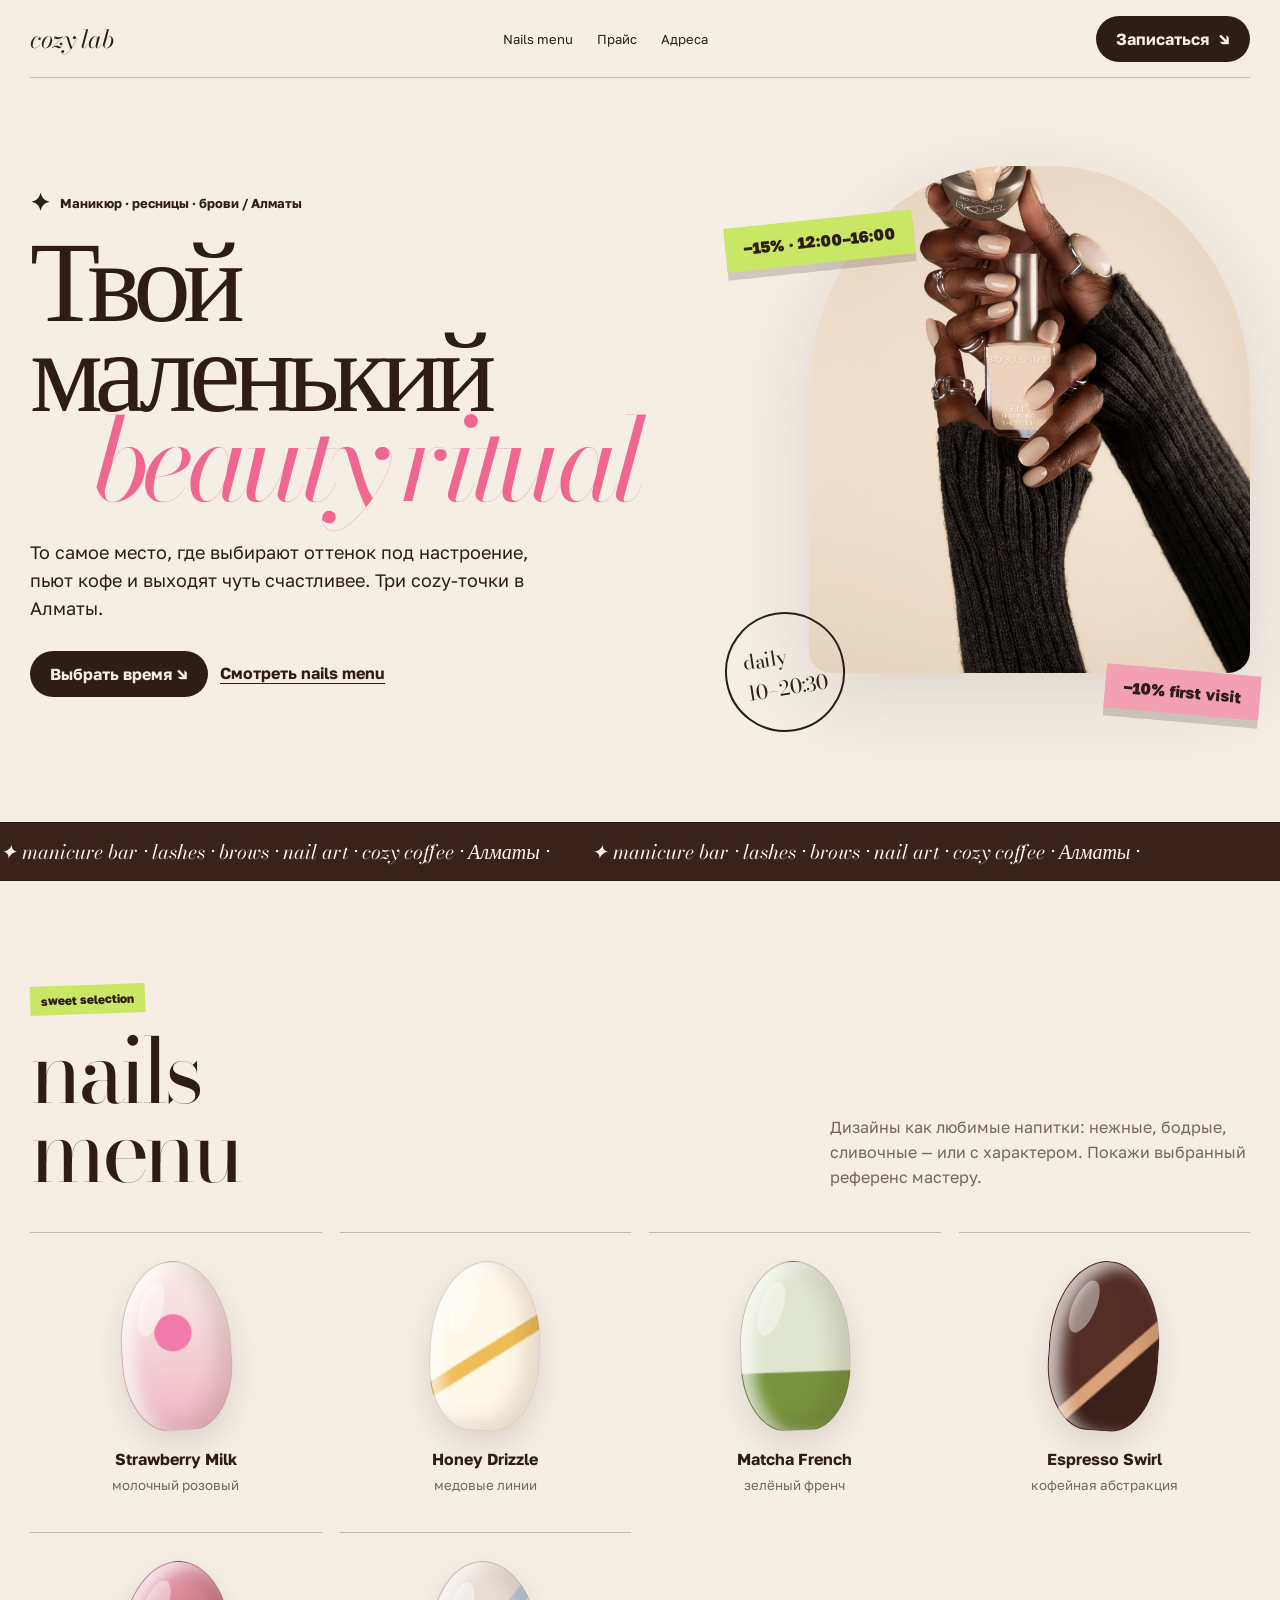
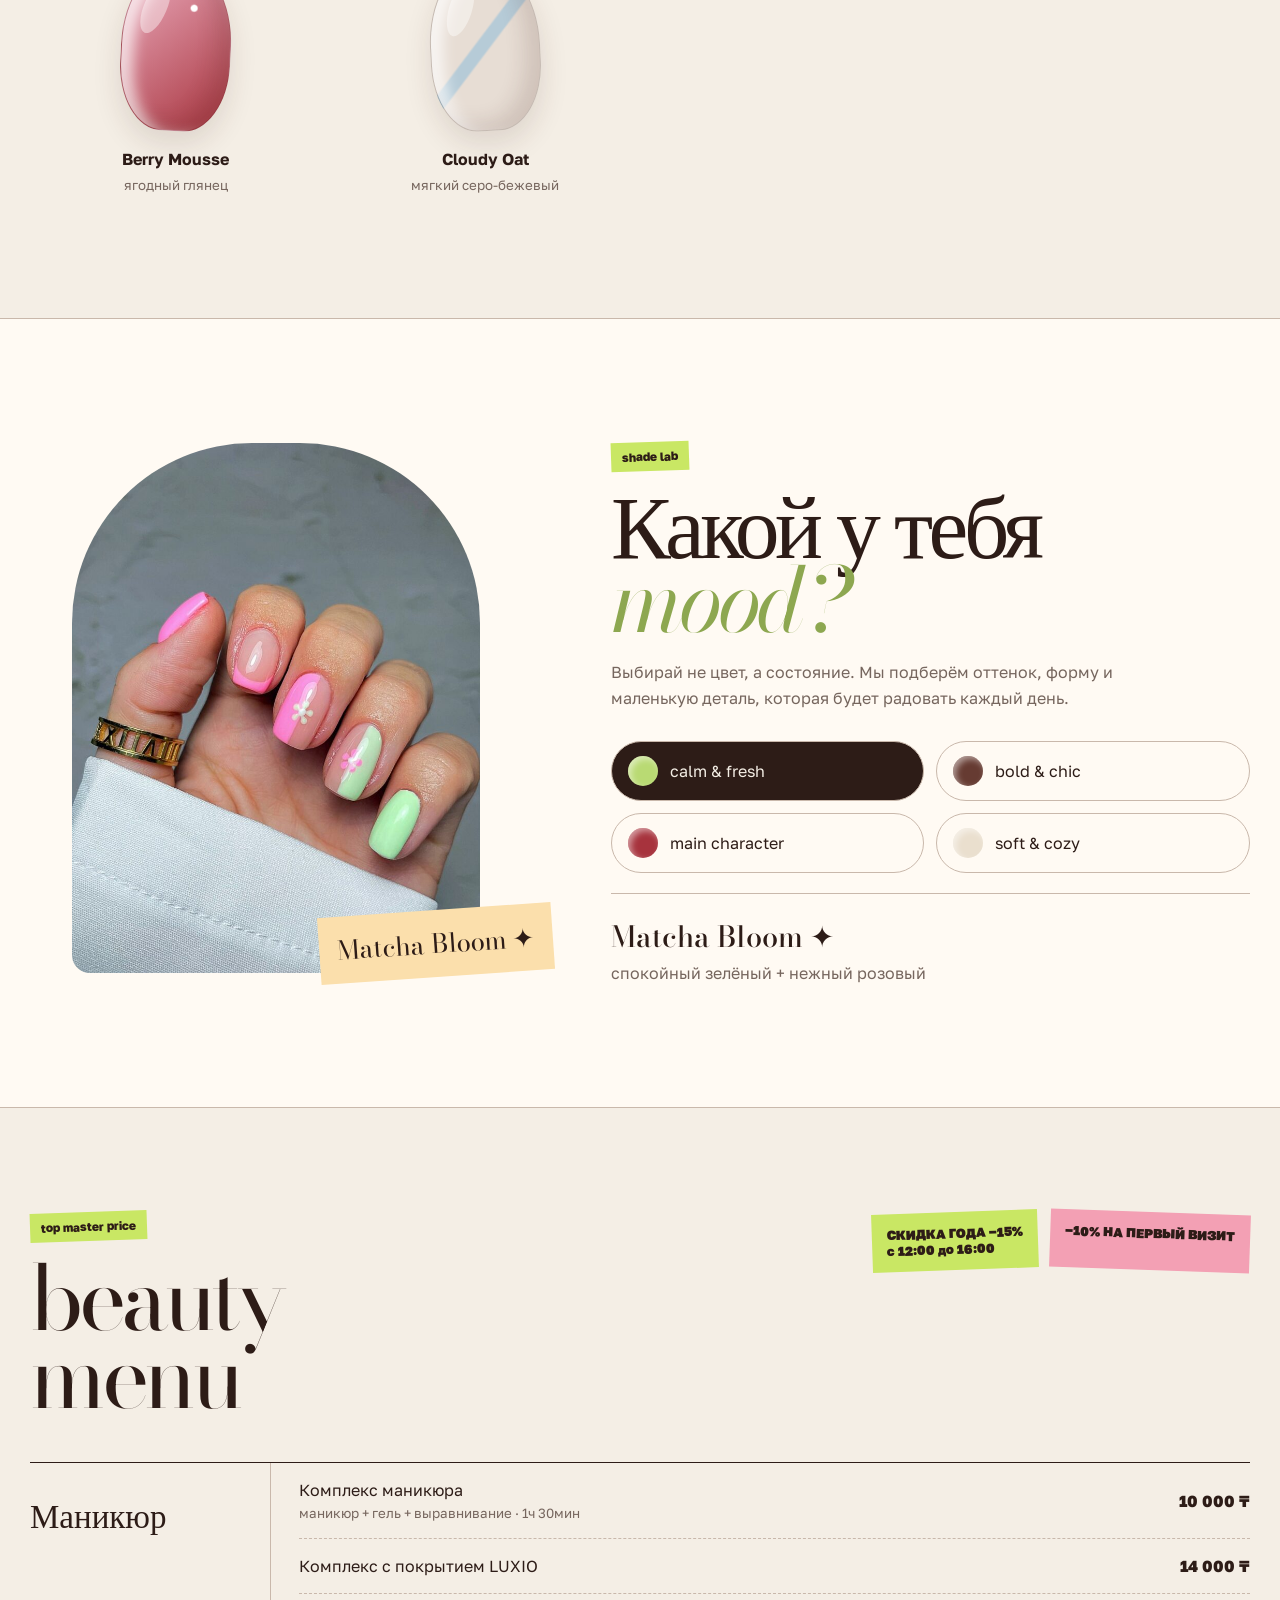
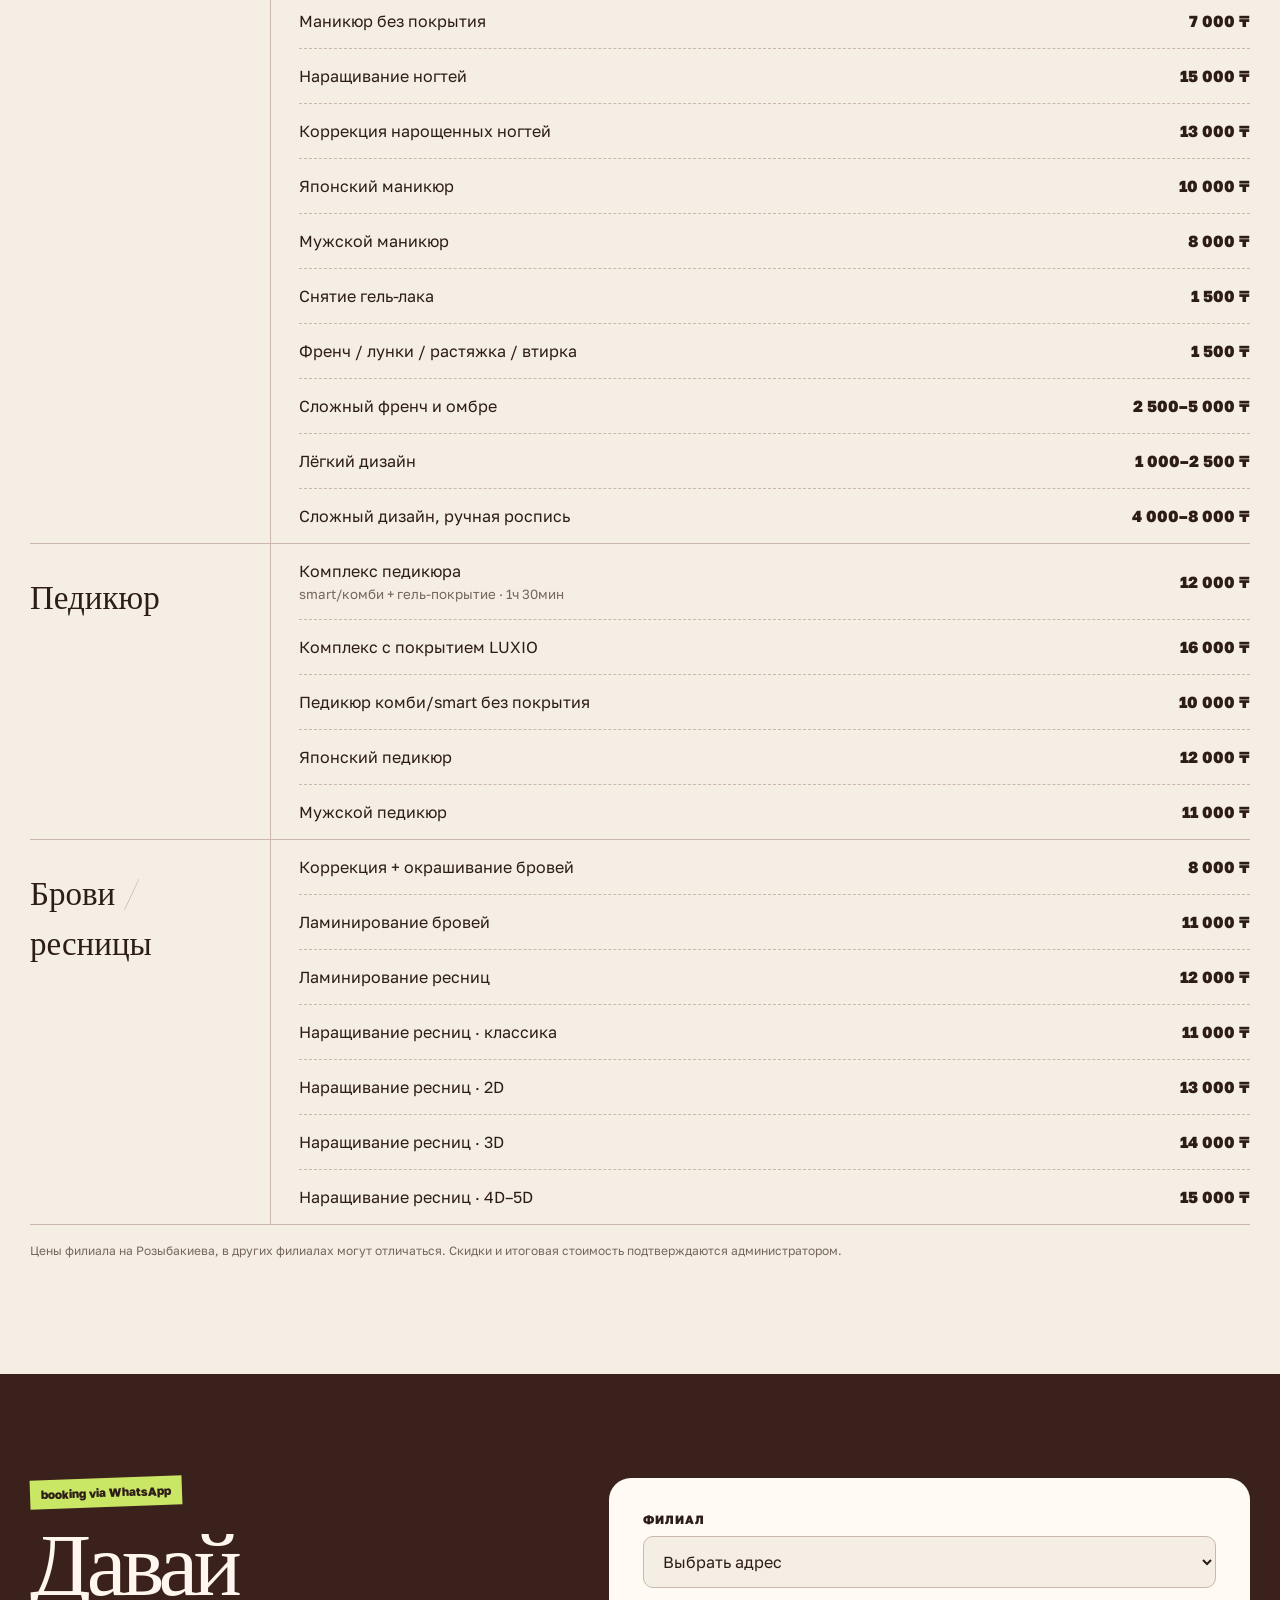
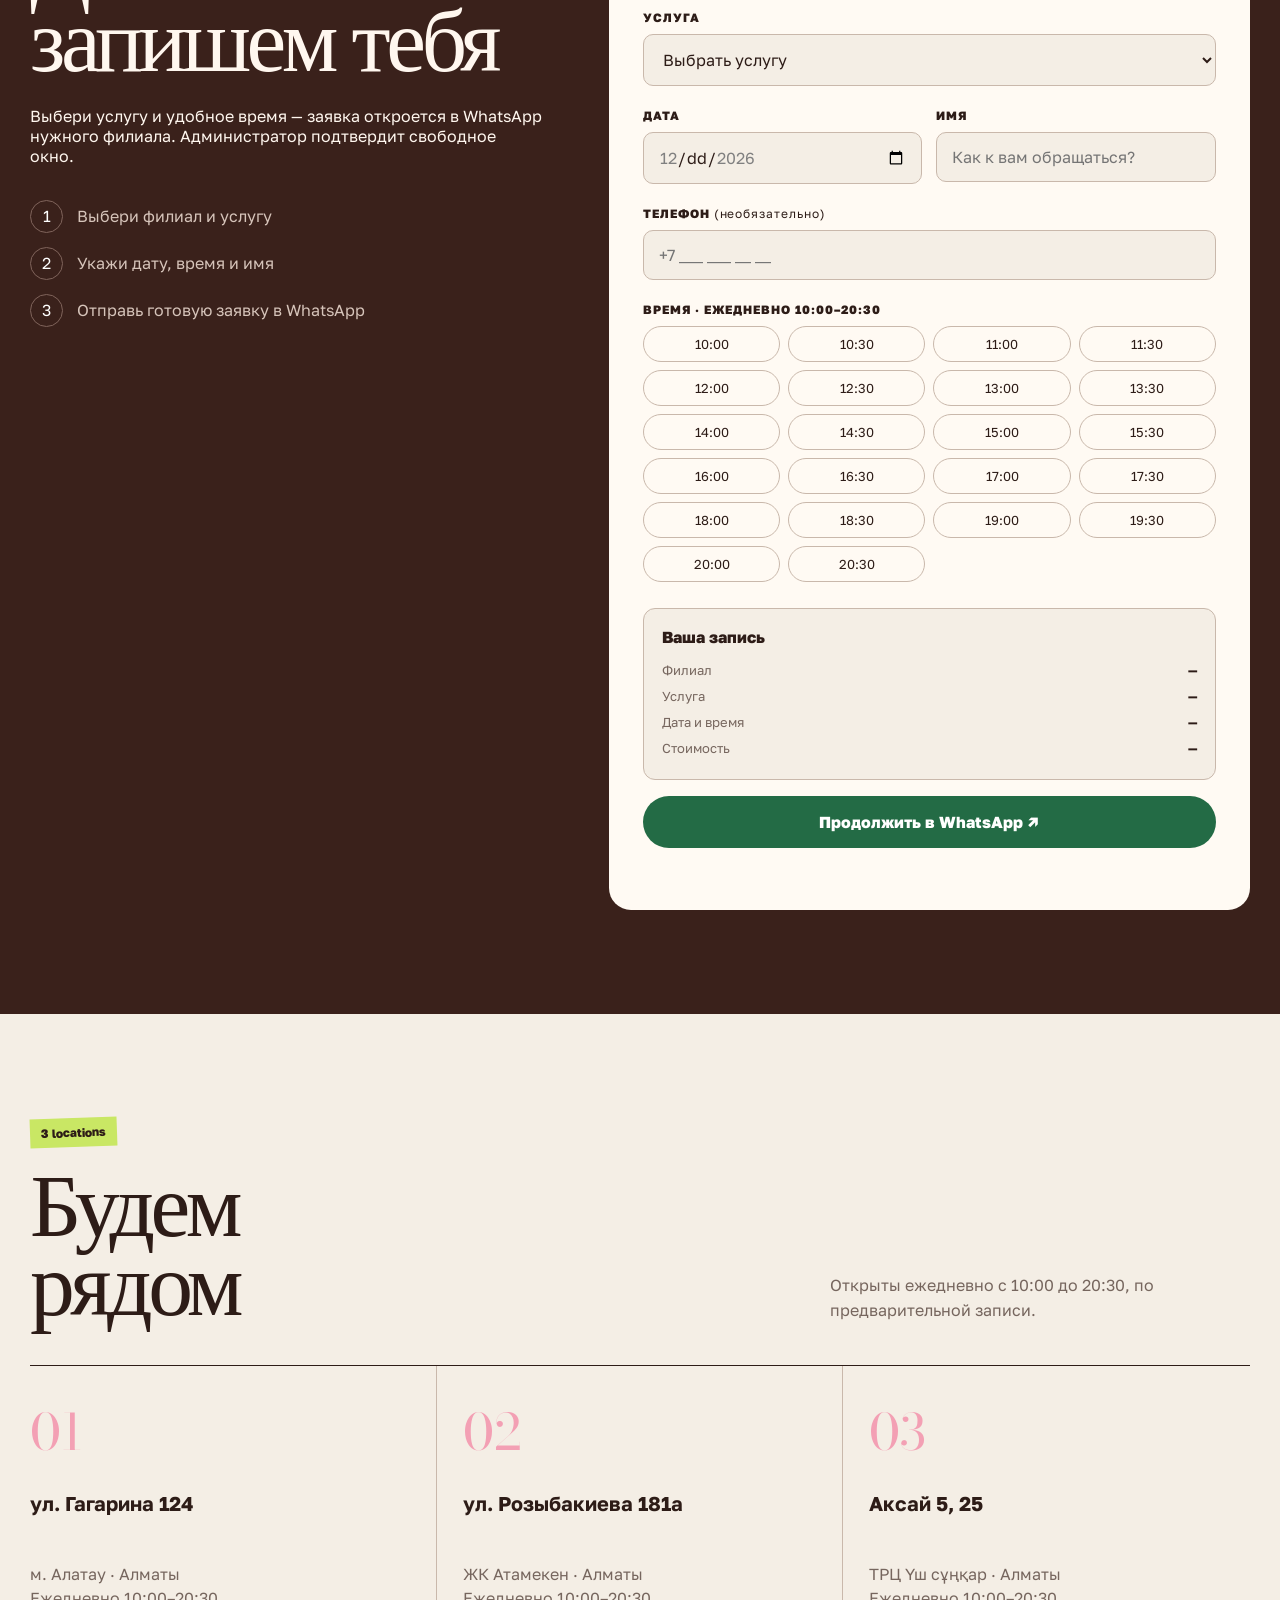
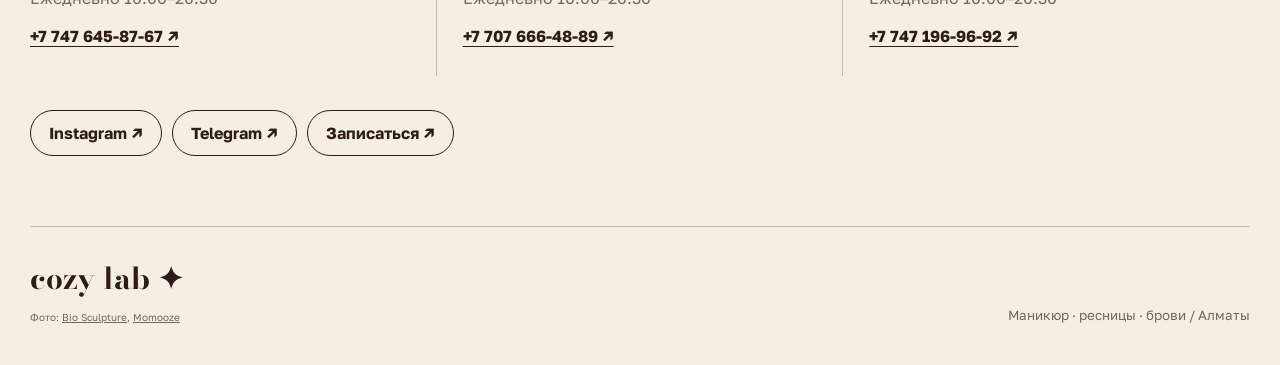
==== commit 1539eeef: "Add Cozy Lab website" ====
--- a/index.html
+++ b/index.html
@@ -1,402 +1,175 @@
-<!DOCTYPE html>
+<!doctype html>
 <html lang="ru">
 <head>
-<meta charset="UTF-8">
-<meta name="viewport" content="width=device-width, initial-scale=1.0">
-<title>Lady Art Nails — красивые ногти тут · салон маникюра, Алматы</title>
-<meta name="description" content="Lady Art Nails — салон красоты в Алматы (Ауэзовский район, 1-й микрорайон, 39а). Маникюр, наращивание, коррекция, педикюр, дизайн. 4.9★ · 122 подтверждённых отзыва. Ежедневно 09:00–20:00, запись через WhatsApp.">
-<meta property="og:title" content="Lady Art Nails — красивые ногти тут">
-<meta property="og:description" content="Маникюр, наращивание и педикюр в Алматы. 4.9★ на 2ГИС · 122 отзыва. Запись через WhatsApp за минуту.">
-<meta property="og:type" content="website">
-<meta property="og:image" content="https://images.unsplash.com/photo-1604654894610-df63bc536371?q=80&w=1200&auto=format&fit=crop">
-<meta name="theme-color" content="#fbf4ef">
-<link rel="preconnect" href="https://fonts.googleapis.com">
-<link rel="preconnect" href="https://fonts.gstatic.com" crossorigin>
-<link href="https://fonts.googleapis.com/css2?family=Cormorant:ital,wght@0,400;0,500;0,600;0,700;1,400;1,600&family=Manrope:wght@300;400;500;600;700;800&family=Pinyon+Script&family=Caveat:wght@500;600&display=swap" rel="stylesheet">
-<link rel="stylesheet" href="styles.css">
-<link rel="icon" href="data:image/svg+xml,<svg xmlns='http://www.w3.org/2000/svg' viewBox='0 0 100 100'><text y='.9em' font-size='90'>💅</text></svg>">
-<script>
-document.documentElement.classList.add('js');
-addEventListener('DOMContentLoaded',function(){
-  setTimeout(function(){
-    var p=document.getElementById('preloader');
-    if(p&&!p.classList.contains('done')){p.classList.add('done');document.body.classList.add('ready');}
-    else{document.body.classList.add('ready');}
-  },3500);
-});
-</script>
-<script type="application/ld+json">
-{
-  "@context": "https://schema.org",
-  "@type": "BeautySalon",
-  "name": "Lady Art Nails",
-  "slogan": "Красивые ногти тут",
-  "description": "Салон красоты в Алматы: маникюр, наращивание, коррекция, педикюр, дизайн. 4.9★ · 122 подтверждённых отзыва.",
-  "image": "https://images.unsplash.com/photo-1604654894610-df63bc536371?q=80&w=1200&auto=format&fit=crop",
-  "telephone": "+7 702 111-11-11",
-  "email": "kotkova_1111@mail.ru",
-  "priceRange": "₸₸",
-  "address": { "@type": "PostalAddress", "streetAddress": "1-й микрорайон, 39а", "addressLocality": "Алматы", "addressRegion": "Ауэзовский район", "postalCode": "050062", "addressCountry": "KZ" },
-  "openingHours": "Mo-Su 09:00-20:00",
-  "sameAs": ["https://www.instagram.com/lady_art_nails_", "https://taplink.cc/lady_art_nails_"],
-  "aggregateRating": { "@type": "AggregateRating", "ratingValue": "4.9", "reviewCount": "122" }
-}
-</script>
+  <meta charset="utf-8" />
+  <meta name="viewport" content="width=device-width, initial-scale=1, viewport-fit=cover" />
+  <meta name="color-scheme" content="light dark" />
+  <meta name="theme-color" content="#f4eee5" />
+  <link rel="icon" href="data:," />
+  <link rel="preconnect" href="https://fonts.googleapis.com">
+  <link rel="preconnect" href="https://fonts.gstatic.com" crossorigin>
+  <link href="https://fonts.googleapis.com/css2?family=Bodoni+Moda:opsz,wght@6..96,400;6..96,500;6..96,700&family=Golos+Text:wght@400;500;600;700;800;900&display=swap" rel="stylesheet">
+  <title>Cozy Lab — маникюр, ресницы и брови в Алматы</title>
+  <style>
+    :root{
+      color-scheme:light dark;
+      --paper:#f4eee5;--paper-2:#fffaf3;--ink:#2d1c17;--muted:#76665e;--line:#c9b8ab;
+      --rose:#f3a0b4;--pink:#ef6691;--lime:#c9e764;--matcha:#8da750;--cherry:#a7333d;--cream:#fbdfac;
+      --espresso:#3a211b;--white:#fff;--shadow:0 24px 80px rgba(59,31,23,.12);
+    }
+    @media(prefers-color-scheme:dark){:root{--paper:#201715;--paper-2:#2a1d1a;--ink:#f8ede4;--muted:#c8b6aa;--line:#5f4840;--rose:#d9829a;--pink:#ff7ca4;--lime:#a5c44c;--matcha:#94b05b;--cherry:#d55b66;--cream:#d2a96a;--espresso:#160e0c;--white:#fff7ef;--shadow:0 24px 80px rgba(0,0,0,.35)}}
+    *{box-sizing:border-box}html{scroll-behavior:smooth}body{margin:0;background:var(--paper);color:var(--ink);font-family:"Golos Text",sans-serif;overflow-x:hidden}a{color:inherit}button,input,select{font:inherit}button{color:inherit}.wrap{width:min(1220px,calc(100% - 40px));margin:auto}
+    .nav{height:78px;display:flex;align-items:center;justify-content:space-between;border-bottom:1px solid var(--line);position:relative;z-index:10}.nav-links{display:flex;gap:24px;font-size:13px}.nav a{text-decoration:none}.wordmark{font-family:"Bodoni Moda",serif;font-size:25px;font-style:italic}.nav-cta,.btn{display:inline-flex;align-items:center;justify-content:center;gap:9px;background:var(--ink);color:var(--paper);border:0;border-radius:999px;padding:13px 20px;text-decoration:none;font-weight:700;cursor:pointer}.nav-cta:hover,.btn:hover{filter:brightness(1.12)}
+    .hero{min-height:720px;display:grid;grid-template-columns:1.12fr .88fr;gap:26px;align-items:center;padding:70px 0 84px;position:relative}.hero-copy{position:relative;z-index:2}.eyebrow{display:flex;align-items:center;gap:10px;font-size:13px;font-weight:700;margin-bottom:18px}.spark{font-family:serif;font-size:24px}.hero h1{font-family:"Bodoni Moda",serif;font-weight:400;font-size:clamp(64px,9vw,132px);line-height:.78;letter-spacing:-.065em;margin:0;max-width:790px}.hero h1 .soft{display:block;font-style:italic;color:var(--pink);padding-left:.55em}.hero .lead{font-size:18px;line-height:1.55;max-width:540px;margin:34px 0 28px}.actions{display:flex;gap:12px;align-items:center;flex-wrap:wrap}.link-arrow{font-weight:700;text-decoration:none;border-bottom:1px solid}.hero-art{height:590px;position:relative}.hero-photo{width:84%;height:86%;position:absolute;right:0;top:3%;object-fit:cover;border-radius:45% 45% 22px 22px;box-shadow:var(--shadow)}.sticker{position:absolute;z-index:3;padding:12px 18px;font-weight:800;transform:rotate(-6deg);box-shadow:0 8px 0 rgba(45,28,23,.18);color:#2d1c17}.sticker.one{left:0;top:12%;background:var(--lime)}.sticker.two{right:-10px;bottom:4%;background:var(--rose);transform:rotate(5deg)}.doodle{position:absolute;bottom:1%;left:0;width:120px;height:120px;border:2px solid var(--ink);border-radius:50%;display:grid;place-items:center;font-family:"Bodoni Moda",serif;font-size:20px;transform:rotate(-9deg)}
+    .ticker{background:var(--espresso);color:#fff7ef;overflow:hidden;border-block:1px solid var(--ink);padding:13px 0}.ticker-track{display:flex;width:max-content;animation:ticker 25s linear infinite}.ticker span{font-family:"Bodoni Moda",serif;font-style:italic;font-size:20px;white-space:nowrap;padding-right:42px}@keyframes ticker{to{transform:translateX(-50%)}}
+    section{padding:104px 0}.section-head{display:flex;align-items:end;justify-content:space-between;gap:24px;margin-bottom:42px}.section-head h2{font-family:"Bodoni Moda",serif;font-size:clamp(52px,7vw,94px);line-height:.88;letter-spacing:-.05em;margin:0;font-weight:400}.section-head p{max-width:420px;line-height:1.55;color:var(--muted);margin:0}.tag{display:inline-block;background:var(--lime);color:#2d1c17;padding:7px 11px;font-size:12px;font-weight:800;transform:rotate(-2deg);margin-bottom:18px}
+    .menu-grid{display:grid;grid-template-columns:repeat(4,1fr);gap:18px}.nail-card{position:relative;text-align:center;padding:28px 10px 20px;border-top:1px solid var(--line)}.nail{width:110px;height:170px;margin:0 auto 18px;border-radius:55% 55% 44% 44%;border:1px solid rgba(45,28,23,.18);box-shadow:inset -14px -7px 20px rgba(70,36,31,.14),inset 12px 5px 14px rgba(255,255,255,.7),0 13px 28px rgba(66,31,25,.12);position:relative;overflow:hidden;transform:rotate(var(--r,0deg));transition:transform .35s ease}.nail-card:hover .nail{transform:rotate(0) translateY(-7px)}.nail:after{content:"";position:absolute;left:20px;top:18px;width:23px;height:56px;border-radius:50%;background:rgba(255,255,255,.42);transform:rotate(20deg)}.strawberry{background:radial-gradient(circle at 48% 42%,#f17aaa 0 16%,transparent 17%),linear-gradient(#faeee9,#efb7c5)}.honey{background:linear-gradient(145deg,#fff8e8 0 50%,#efbd58 51% 57%,#fff8e8 58%)}.matcha-french{background:linear-gradient(#dfe5cf 0 65%,#78933d 66%)}.espresso{background:linear-gradient(135deg,#542d25 0 58%,#d9a27a 59% 65%,#3b211b 66%)}.berry{background:radial-gradient(circle at 65% 27%,#fff 0 2%,transparent 3%),linear-gradient(140deg,#eeb1c3,#a7333d)}.cloud{background:linear-gradient(130deg,#e7ddd4 0 45%,#b6cbd7 46% 52%,#e7ddd4 53%)}.nail-card h3{font-size:16px;margin:0 0 5px}.nail-card small{color:var(--muted)}
+    .mood{background:var(--paper-2);border-block:1px solid var(--line)}.mood-grid{display:grid;grid-template-columns:.9fr 1.1fr;gap:58px;align-items:center}.mood-visual{position:relative;min-height:580px}.mood-visual img{position:absolute;width:78%;height:530px;object-fit:cover;left:8%;top:20px;border-radius:180px 180px 18px 18px}.mood-label{position:absolute;right:0;bottom:26px;background:var(--cream);padding:14px 18px;font-family:"Bodoni Moda",serif;font-size:26px;transform:rotate(-4deg)}.mood-copy h2{font-family:"Bodoni Moda",serif;font-size:clamp(54px,7vw,100px);font-weight:400;line-height:.82;letter-spacing:-.05em;margin:0 0 24px}.mood-copy h2 em{display:block;color:var(--matcha)}.mood-copy>p{line-height:1.6;color:var(--muted);max-width:520px}.swatches{display:grid;grid-template-columns:repeat(2,1fr);gap:12px;margin-top:30px}.swatch{border:1px solid var(--line);background:transparent;border-radius:999px;padding:14px 16px;text-align:left;display:flex;align-items:center;gap:12px;cursor:pointer}.swatch i{width:30px;height:30px;border-radius:50%;background:var(--c);box-shadow:inset 3px 3px 6px rgba(255,255,255,.5)}.swatch.active{background:var(--ink);color:var(--paper)}.mood-result{margin-top:20px;border-top:1px solid var(--line);padding-top:20px}.mood-result strong{font-family:"Bodoni Moda",serif;font-size:29px;font-weight:500}.mood-result span{display:block;color:var(--muted);margin-top:4px}
+    .price-top{display:grid;grid-template-columns:1fr auto;gap:20px;align-items:start}.promo-stack{display:flex;gap:12px;flex-wrap:wrap;justify-content:flex-end}.promo{padding:13px 15px;background:var(--rose);color:#2d1c17;font-weight:900;transform:rotate(2deg);font-size:13px}.promo:first-child{background:var(--lime);transform:rotate(-2deg)}.price-groups{margin-top:46px;border-top:1px solid var(--ink)}.price-group{display:grid;grid-template-columns:240px 1fr;border-bottom:1px solid var(--line)}.price-group h3{font-family:"Bodoni Moda",serif;font-size:33px;font-weight:400;margin:0;padding:28px 16px 28px 0}.price-list{padding-left:28px;border-left:1px solid var(--line)}.price-item{display:grid;grid-template-columns:1fr auto;gap:22px;padding:17px 0;border-bottom:1px dashed var(--line);align-items:center}.price-item:last-child{border:0}.price-name small{display:block;color:var(--muted);margin-top:5px}.price{font-weight:800;white-space:nowrap}.prices-note{color:var(--muted);font-size:12px;margin-top:18px}
+    .booking{background:var(--espresso);color:#fff7ef}.booking .section-head p{color:#d6c4ba}.book-grid{display:grid;grid-template-columns:1fr 1.25fr;gap:66px;align-items:start}.book-intro h2{font-family:"Bodoni Moda",serif;font-size:clamp(58px,7vw,96px);line-height:.85;font-weight:400;letter-spacing:-.05em;margin:0 0 28px}.book-intro .steps{counter-reset:step;display:grid;gap:14px;margin-top:34px}.book-intro .step{display:flex;gap:14px;align-items:center;color:#d6c4ba}.step:before{counter-increment:step;content:counter(step);width:31px;height:31px;border:1px solid #80645b;border-radius:50%;display:grid;place-items:center;color:#fff}.book-card{background:var(--paper-2);color:var(--ink);padding:34px;border-radius:22px}.field{margin-bottom:22px}.field label,.legend{display:block;font-size:12px;font-weight:800;text-transform:uppercase;letter-spacing:.08em;margin-bottom:9px}.field input,.field select{width:100%;border:1px solid var(--line);background:var(--paper);color:var(--ink);padding:14px 15px;border-radius:10px;min-height:50px}.split{display:grid;grid-template-columns:1fr 1fr;gap:14px}.chips{display:grid;grid-template-columns:repeat(4,1fr);gap:8px}.time-chip{border:1px solid var(--line);background:transparent;padding:9px 5px;border-radius:999px;cursor:pointer;font-size:13px}.time-chip.selected{background:var(--ink);color:var(--paper)}.summary{background:var(--paper);border:1px solid var(--line);padding:18px;margin-top:26px;border-radius:12px}.summary-head{font-weight:800;margin-bottom:10px}.summary-row{display:flex;justify-content:space-between;gap:20px;font-size:13px;padding:5px 0}.summary-row span:first-child{color:var(--muted)}.whatsapp{margin-top:16px;width:100%;background:#236b45;color:#fff;padding:16px;border:0;border-radius:999px;font-weight:800;cursor:pointer}.whatsapp:disabled{opacity:.45;cursor:not-allowed}.form-error{min-height:20px;color:#b43442;font-size:12px;margin-top:8px}
+    .contacts{padding-bottom:70px}.branch-grid{display:grid;grid-template-columns:repeat(3,1fr);border-top:1px solid var(--ink)}.branch{padding:28px 26px 30px 0;border-right:1px solid var(--line)}.branch+.branch{padding-left:26px}.branch:last-child{border:0}.branch-num{font-family:"Bodoni Moda",serif;font-size:50px;color:var(--rose)}.branch h3{font-size:20px;line-height:1.3;min-height:52px}.branch p{color:var(--muted);line-height:1.5}.branch a{font-weight:700;text-underline-offset:4px}.socials{display:flex;gap:10px;flex-wrap:wrap;margin-top:34px}.socials a{border:1px solid var(--ink);border-radius:999px;padding:12px 18px;text-decoration:none;font-weight:700}.footer{border-top:1px solid var(--line);padding:28px 0 42px;display:flex;justify-content:space-between;gap:20px;align-items:flex-end}.footer strong{font-family:"Bodoni Moda",serif;font-size:30px}.footer small{color:var(--muted)}.credits{font-size:10px;color:var(--muted);margin-top:10px}.credits a{color:inherit}
+    .reveal{opacity:1;transform:none}
+    @media(max-width:900px){.nav-links{display:none}.hero{grid-template-columns:1fr;min-height:auto;padding:54px 0 70px}.hero-art{height:480px;margin-top:12px}.hero-photo{width:82%;height:92%}.menu-grid{grid-template-columns:repeat(2,1fr)}.mood-grid,.book-grid{grid-template-columns:1fr}.mood-copy{grid-row:1}.price-top{grid-template-columns:1fr}.promo-stack{justify-content:flex-start}.price-group{grid-template-columns:180px 1fr}.branch-grid{grid-template-columns:1fr}.branch{border-right:0;border-bottom:1px solid var(--line);padding:24px 0!important}.branch h3{min-height:0}.footer{align-items:flex-start;flex-direction:column}}
+    @media(max-width:580px){.wrap{width:min(100% - 28px,1220px)}.nav{height:66px}.nav-cta{padding:10px 14px;font-size:12px}.wordmark{font-size:21px}.hero h1{font-size:60px}.hero .lead{font-size:16px}.hero-art{height:390px}.hero-photo{width:88%;height:88%}.sticker{font-size:12px;padding:9px 11px}.doodle{width:90px;height:90px;font-size:15px}.section-head{align-items:start;flex-direction:column}.section-head h2{font-size:54px}section{padding:74px 0}.menu-grid{gap:4px}.nail{width:84px;height:134px}.nail-card{padding-inline:3px}.mood-grid{gap:20px}.mood-visual{min-height:460px}.mood-visual img{height:420px;width:88%;left:0}.swatches{grid-template-columns:1fr}.price-group{grid-template-columns:1fr}.price-group h3{padding-bottom:10px}.price-list{padding:0;border-left:0}.price-item{gap:12px}.price-name{font-size:14px}.price{font-size:13px}.book-card{padding:20px}.split{grid-template-columns:1fr}.chips{grid-template-columns:repeat(3,1fr)}.summary-row{align-items:start}.summary-row strong{text-align:right}.promo-stack{gap:8px}.promo{font-size:11px}.ticker span{font-size:17px}}
+    @media(prefers-reduced-motion:reduce){html{scroll-behavior:auto}.ticker-track{animation:none}.reveal{opacity:1;transform:none;transition:none}.nail{transition:none}}
+  </style>
 </head>
 <body>
+<header class="wrap nav" aria-label="Навигация">
+  <a class="wordmark" href="#content">cozy lab</a>
+  <nav class="nav-links"><a href="#menu">Nails menu</a><a href="#prices">Прайс</a><a href="#contacts">Адреса</a></nav>
+  <a class="nav-cta" href="#booking">Записаться <span>↘</span></a>
+</header>
+<main id="content">
+  <section class="wrap hero">
+    <div class="hero-copy reveal">
+      <div class="eyebrow"><span class="spark">✦</span> Маникюр · ресницы · брови / Алматы</div>
+      <h1>Твой маленький <span class="soft">beauty ritual</span></h1>
+      <p class="lead">То самое место, где выбирают оттенок под настроение, пьют кофе и выходят чуть счастливее. Три cozy-точки в Алматы.</p>
+      <div class="actions"><a class="btn" href="#booking">Выбрать время ↘</a><a class="link-arrow" href="#menu">Смотреть nails menu</a></div>
+    </div>
+    <div class="hero-art reveal">
+      <img class="hero-photo" src="[data-uri]